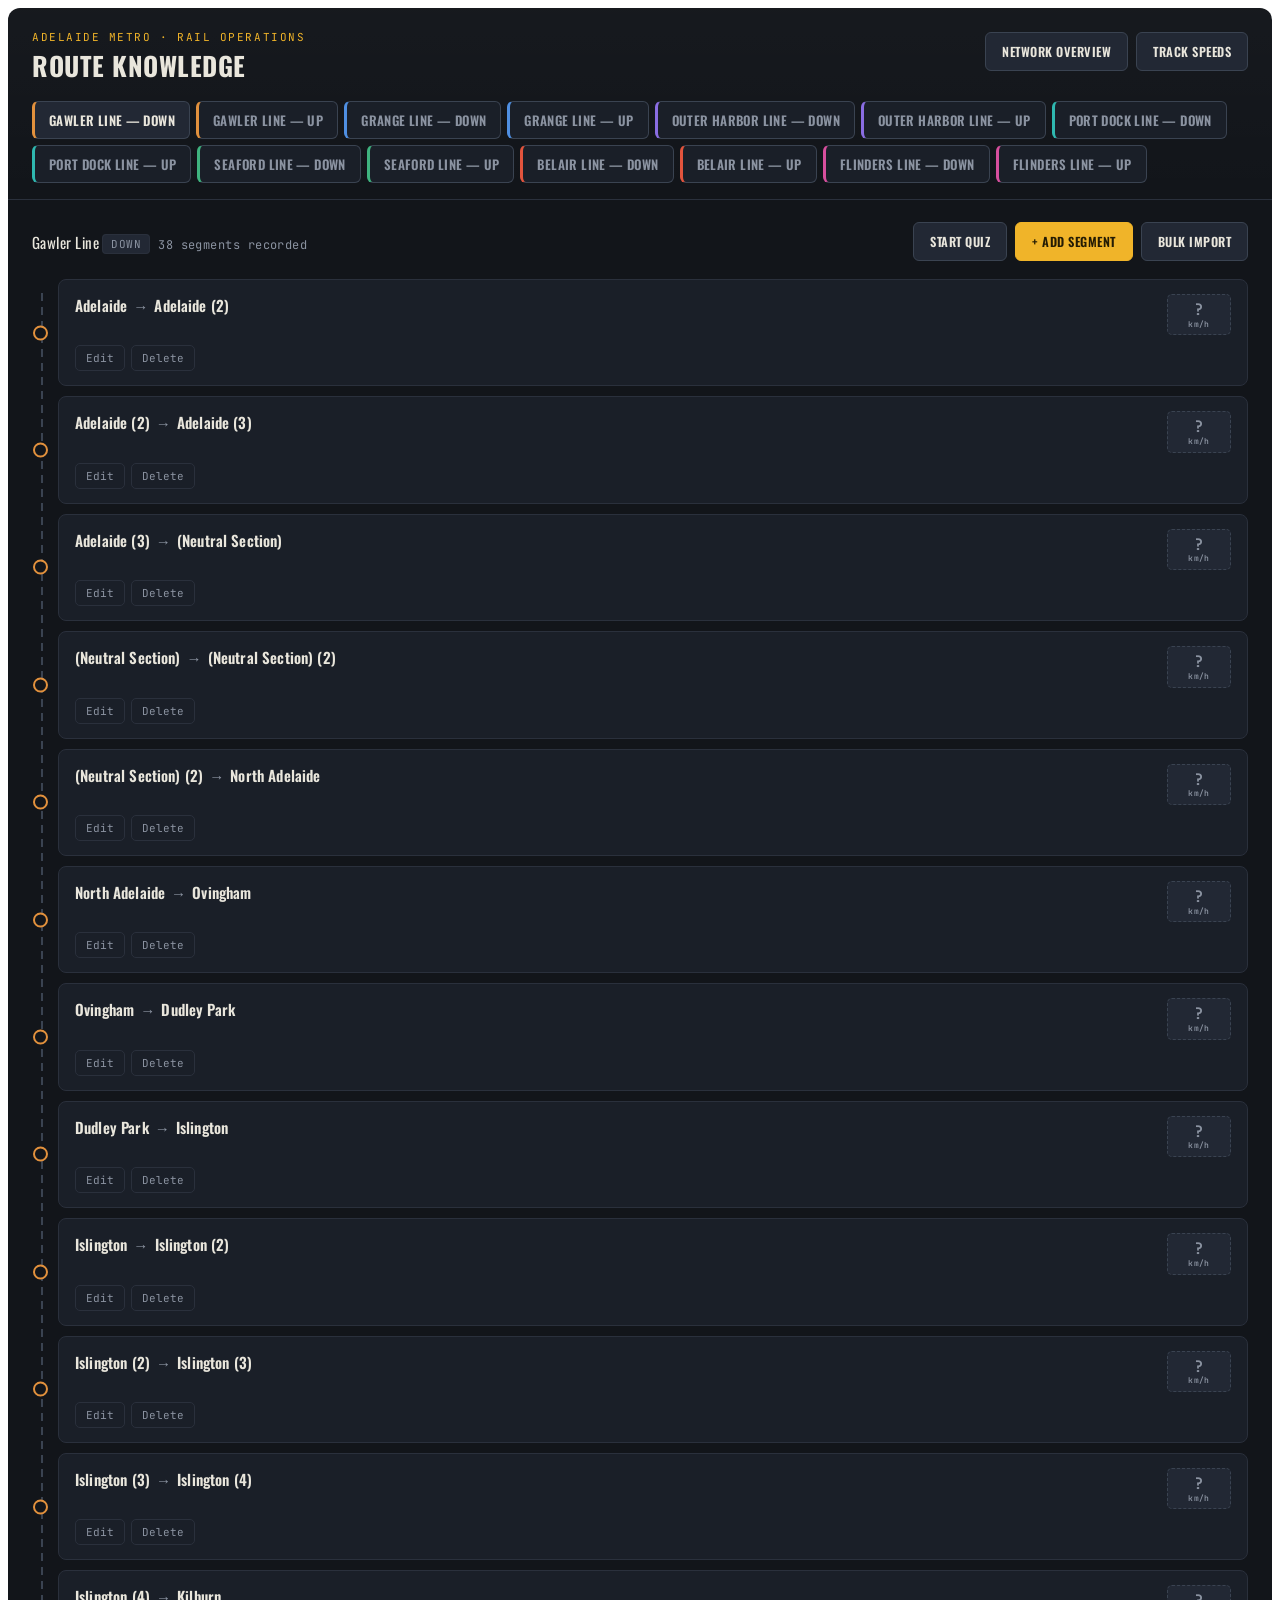
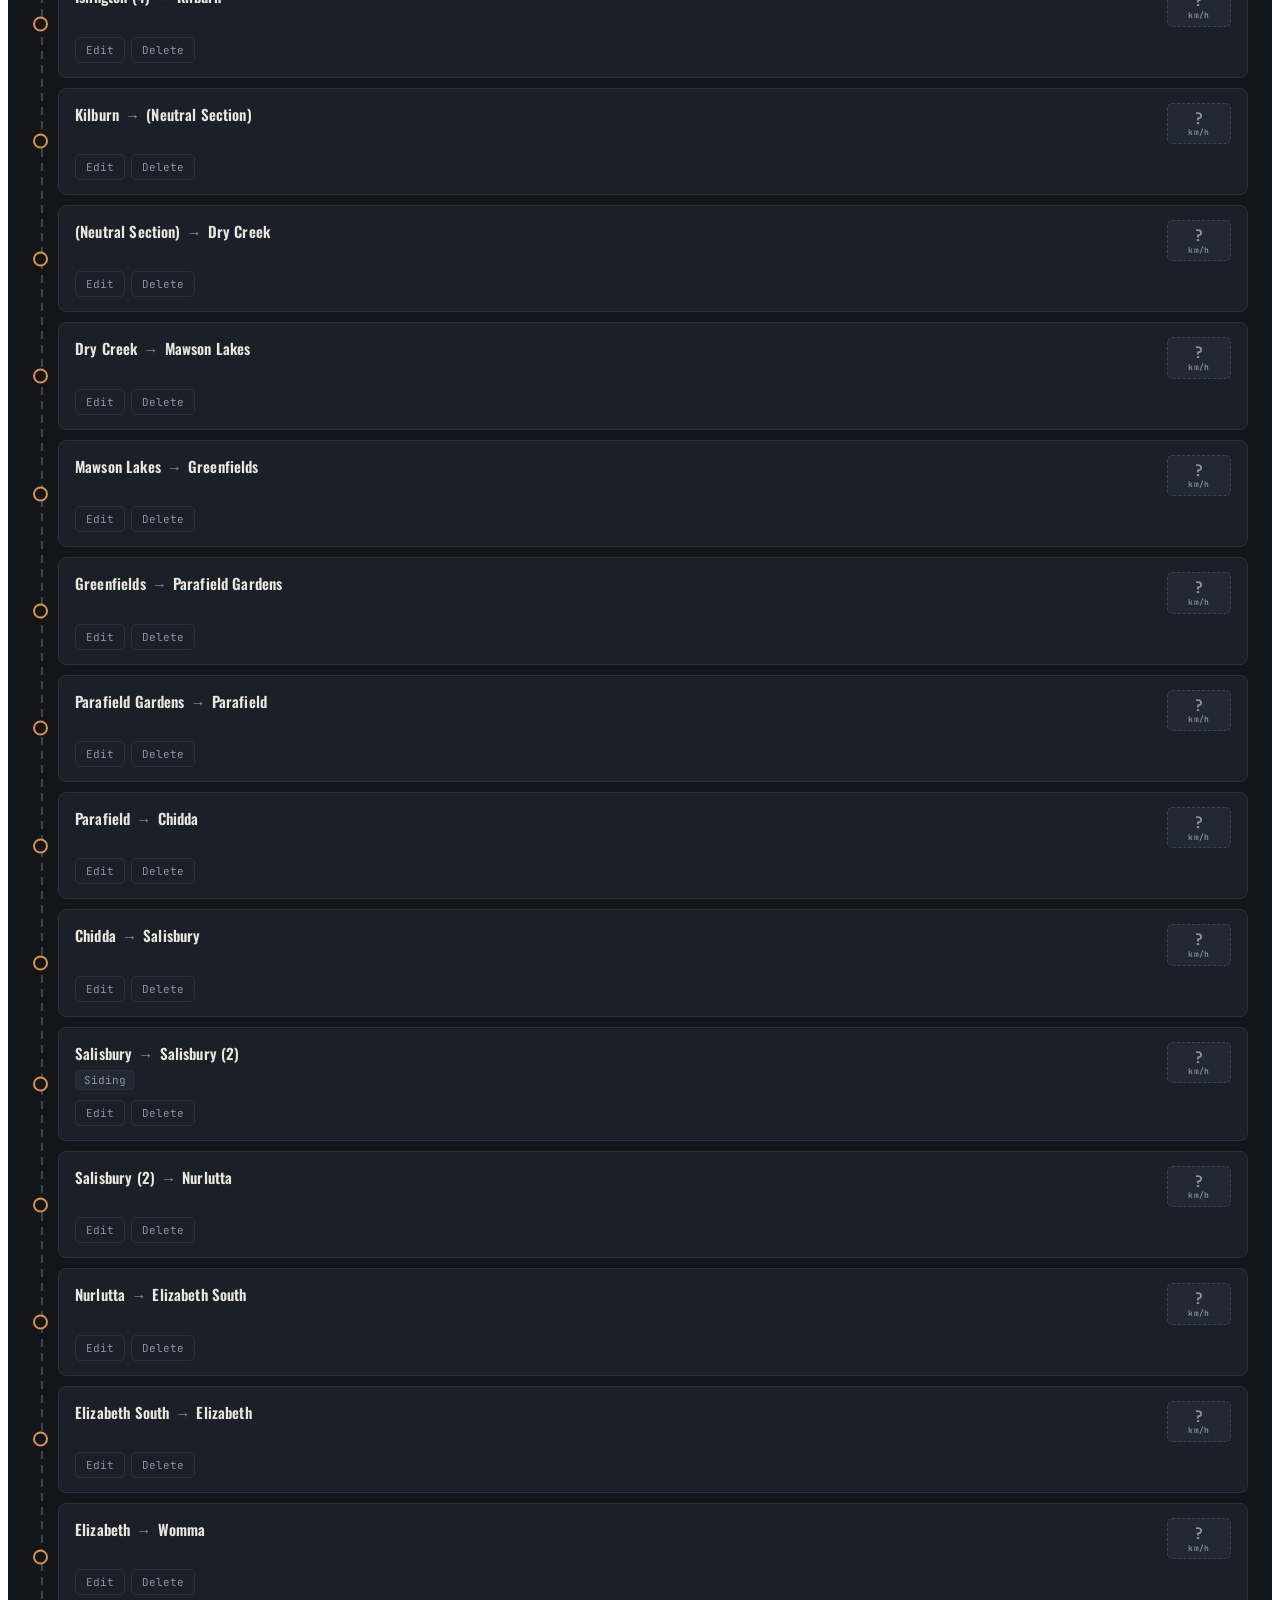
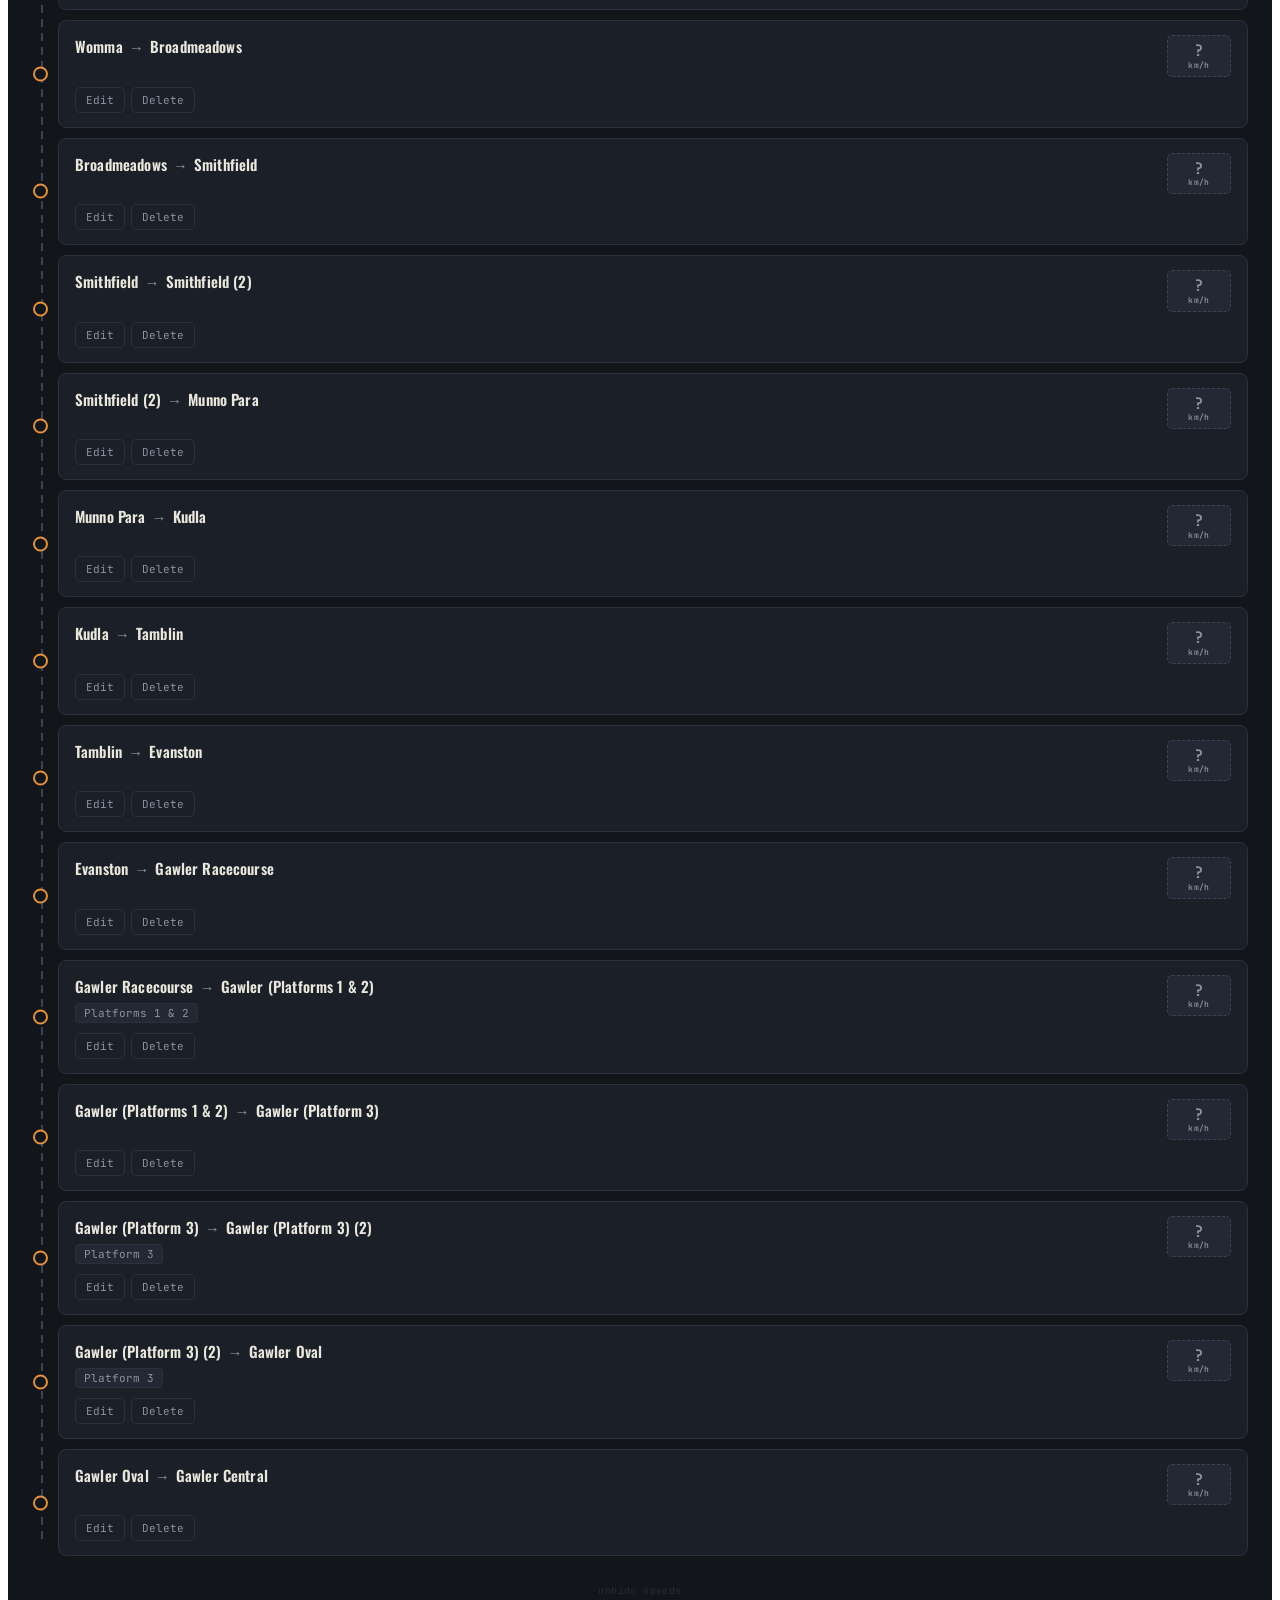
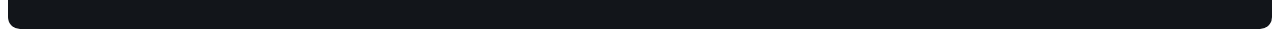
==== index.html.html @ 2f054d85 "Add files via upload" ====
<!DOCTYPE html>
<html lang="en">
<head>
<meta charset="UTF-8">
<meta name="viewport" content="width=device-width, initial-scale=1.0, maximum-scale=1.0">
<meta name="theme-color" content="#12151a">
<meta name="apple-mobile-web-app-capable" content="yes">
<meta name="apple-mobile-web-app-status-bar-style" content="black-translucent">
<title>Route Knowledge &mdash; Adelaide Metro</title>
<style>
@import url('https://fonts.googleapis.com/css2?family=Oswald:wght@500;600;700&family=Inter:wght@400;500;600&family=JetBrains+Mono:wght@500;600&display=swap');

:root{
  --ink:#12151a;
  --panel:#1a1f28;
  --panel-raised:#222834;
  --steel:#3a4351;
  --steel-soft:#2a303c;
  --paper:#e9e6dc;
  --muted:#8b93a1;
  --yellow:#f0b429;
  --green:#3fb37f;
  --red:#e2543d;
}
*{box-sizing:border-box;}
.rk-root{
  background:var(--ink);
  color:var(--paper);
  font-family:'Inter',system-ui,sans-serif;
  min-height:100%;
  padding:0;
  border-radius:12px;
  overflow:hidden;
}
.rk-topbar{
  padding:22px 24px 16px;
  border-bottom:1px solid var(--steel-soft);
  background:linear-gradient(180deg, rgba(255,255,255,0.02), transparent);
}
.rk-eyebrow{
  font-family:'JetBrains Mono',monospace;
  font-size:11px;
  letter-spacing:0.14em;
  color:var(--yellow);
  text-transform:uppercase;
  margin:0 0 2px;
}
.rk-title{
  font-family:'Oswald',sans-serif;
  font-weight:700;
  font-size:26px;
  letter-spacing:0.02em;
  text-transform:uppercase;
  margin:0 0 16px;
}
.rk-tabs{
  display:flex;
  gap:6px;
  flex-wrap:wrap;
}
@media (max-width:600px){
  .rk-tabs{
    flex-wrap:nowrap;
    overflow-x:auto;
    -webkit-overflow-scrolling:touch;
    scrollbar-width:none;
    margin:0 -24px;
    padding:0 24px 4px;
  }
  .rk-tabs::-webkit-scrollbar{ display:none; }
  .rk-tab{ flex-shrink:0; }
}
.rk-tab{
  font-family:'Oswald',sans-serif;
  font-weight:600;
  font-size:13px;
  letter-spacing:0.03em;
  text-transform:uppercase;
  background:var(--panel);
  border:1px solid var(--steel);
  color:var(--muted);
  padding:8px 14px;
  border-radius:6px;
  cursor:pointer;
  transition:all .15s ease;
  border-left:3px solid var(--line-hue, var(--steel));
}
.rk-tab:hover{color:var(--paper);}
.rk-tab.active{
  background:var(--panel-raised);
  color:var(--paper);
  border-color:var(--steel);
  border-left:3px solid var(--line-hue, var(--yellow));
}
.rk-tab:focus-visible, .rk-btn:focus-visible, .rk-input:focus-visible, .rk-icon-btn:focus-visible{
  outline:2px solid var(--yellow);
  outline-offset:2px;
}

.rk-body{
  padding:22px 24px 28px;
}
.rk-modebar{
  display:flex;
  justify-content:space-between;
  align-items:center;
  margin-bottom:18px;
  gap:12px;
  flex-wrap:wrap;
}
.rk-linelabel{
  font-family:'Oswald',sans-serif;
  font-size:15px;
  letter-spacing:0.03em;
  color:var(--paper);
}
.rk-linelabel .n{
  font-family:'JetBrains Mono',monospace;
  color:var(--muted);
  font-size:12px;
  margin-left:8px;
}
.rk-btn{
  font-family:'Oswald',sans-serif;
  font-weight:600;
  font-size:12.5px;
  letter-spacing:0.04em;
  text-transform:uppercase;
  background:var(--panel-raised);
  border:1px solid var(--steel);
  color:var(--paper);
  padding:9px 16px;
  border-radius:6px;
  cursor:pointer;
  transition:background .15s ease, transform .1s ease;
}
.rk-btn:hover{background:#2b3242;}
.rk-btn:active{transform:scale(0.98);}
.rk-btn.primary{
  background:var(--yellow);
  color:#241c04;
  border-color:var(--yellow);
}
.rk-btn.primary:hover{background:#f5c34f;}
.rk-btn.quiz-active{
  background:var(--red);
  border-color:var(--red);
  color:#fff;
}

/* Track diagram */
.rk-track{
  position:relative;
  padding-left:26px;
}
.rk-track::before{
  content:"";
  position:absolute;
  left:9px;
  top:14px;
  bottom:14px;
  width:2px;
  background:repeating-linear-gradient(180deg, var(--steel) 0 8px, transparent 8px 14px);
}
.rk-seg{
  position:relative;
  background:var(--panel);
  border:1px solid var(--steel-soft);
  border-radius:8px;
  padding:14px 16px;
  margin-bottom:10px;
  animation:rkFadeIn .35s ease both;
}
.rk-seg::before{
  content:"";
  position:absolute;
  left:-26px;
  top:50%;
  transform:translateY(-50%);
  width:11px;
  height:11px;
  border-radius:50%;
  background:var(--ink);
  border:2px solid var(--line-hue, var(--yellow));
}
@keyframes rkFadeIn{
  from{opacity:0; transform:translateY(4px);}
  to{opacity:1; transform:translateY(0);}
}
.rk-seg-top{
  display:flex;
  justify-content:space-between;
  align-items:flex-start;
  gap:10px;
  flex-wrap:wrap;
}
.rk-stations{
  font-family:'Oswald',sans-serif;
  font-size:15px;
  font-weight:600;
  letter-spacing:0.01em;
}
.rk-stations .arrow{color:var(--muted); margin:0 6px; font-weight:400;}
.rk-tags{
  display:flex;
  gap:6px;
  flex-wrap:wrap;
  margin-top:6px;
}
.rk-tag{
  font-family:'JetBrains Mono',monospace;
  font-size:11px;
  color:var(--muted);
  background:var(--panel-raised);
  border:1px solid var(--steel-soft);
  padding:2px 8px;
  border-radius:4px;
}
.rk-board{
  font-family:'JetBrains Mono',monospace;
  font-weight:600;
  font-size:16px;
  color:#241c04;
  background:var(--yellow);
  border-radius:5px;
  padding:6px 10px;
  min-width:64px;
  text-align:center;
  line-height:1.1;
  flex-shrink:0;
}
.rk-board .u{display:block; font-size:8px; letter-spacing:0.06em; margin-top:1px;}
.rk-board.hidden{
  background:var(--panel-raised);
  color:var(--muted);
  border:1px dashed var(--steel);
}
.rk-seg-actions{
  display:flex;
  gap:6px;
  margin-top:10px;
}
.rk-icon-btn{
  font-family:'JetBrains Mono',monospace;
  font-size:11px;
  background:none;
  border:1px solid var(--steel-soft);
  color:var(--muted);
  padding:5px 10px;
  border-radius:5px;
  cursor:pointer;
}
.rk-icon-btn:hover{color:var(--paper); border-color:var(--steel);}
.rk-icon-btn.danger:hover{color:var(--red); border-color:var(--red);}

/* Quiz */
.rk-quiz-row{
  display:flex;
  align-items:center;
  gap:10px;
  margin-top:10px;
}
.rk-input{
  font-family:'JetBrains Mono',monospace;
  background:var(--ink);
  border:1px solid var(--steel);
  color:var(--paper);
  padding:8px 10px;
  border-radius:5px;
  width:100px;
  font-size:14px;
}
.rk-feedback{
  font-family:'JetBrains Mono',monospace;
  font-size:12px;
}
.rk-feedback.correct{color:var(--green);}
.rk-feedback.wrong{color:var(--red);}
.rk-quizbar{
  display:flex;
  justify-content:space-between;
  align-items:center;
  background:var(--panel-raised);
  border:1px solid var(--steel-soft);
  border-radius:8px;
  padding:12px 16px;
  margin-bottom:16px;
  font-family:'JetBrains Mono',monospace;
  font-size:13px;
  color:var(--muted);
}
.rk-quizbar b{color:var(--paper);}

/* Add form */
.rk-form{
  background:var(--panel);
  border:1px solid var(--steel-soft);
  border-radius:8px;
  padding:16px;
  margin-top:16px;
}
.rk-form-title{
  font-family:'Oswald',sans-serif;
  font-size:13px;
  letter-spacing:0.05em;
  text-transform:uppercase;
  color:var(--muted);
  margin:0 0 12px;
}
.rk-form-grid{
  display:grid;
  grid-template-columns:1fr 1fr;
  gap:10px;
}
.rk-form-grid.full{grid-template-columns:1fr;}
.rk-field label{
  display:block;
  font-family:'JetBrains Mono',monospace;
  font-size:10.5px;
  color:var(--muted);
  text-transform:uppercase;
  letter-spacing:0.05em;
  margin-bottom:4px;
}
.rk-field input, .rk-field textarea{
  width:100%;
  background:var(--ink);
  border:1px solid var(--steel);
  color:var(--paper);
  padding:8px 10px;
  border-radius:5px;
  font-family:'Inter',sans-serif;
  font-size:13.5px;
}
.rk-field textarea{resize:vertical; min-height:44px;}
.rk-form-actions{
  margin-top:12px;
  display:flex;
  gap:8px;
}

.rk-empty{
  text-align:center;
  padding:40px 20px;
  color:var(--muted);
  font-size:13.5px;
}
.rk-empty .big{
  font-family:'Oswald',sans-serif;
  font-size:16px;
  color:var(--paper);
  margin-bottom:6px;
}
.rk-quiz-done{
  text-align:center;
  padding:30px 20px;
}
.rk-quiz-done .score{
  font-family:'Oswald',sans-serif;
  font-size:34px;
  color:var(--yellow);
}
@media (max-width:480px){
  .rk-form-grid{grid-template-columns:1fr;}
  .rk-title{font-size:21px;}
  .rk-topbar{padding:16px 16px 12px;}
  .rk-body{padding:16px 16px 24px;}
  .rk-tabs{margin:0 -16px; padding:0 16px 4px;}
  .rk-net-node{margin-left:12px; padding-left:12px;}
}
.rk-net-tree{
  margin-top:6px;
  animation:rkFadeIn .3s ease both;
}
.rk-net-hub{
  font-family:'Oswald',sans-serif;
  font-weight:700;
  font-size:15px;
  letter-spacing:0.06em;
  background:var(--panel-raised);
  border:1px solid var(--steel);
  border-radius:6px;
  padding:10px 18px;
  display:inline-block;
  margin-bottom:6px;
}
.rk-net-node{
  margin-left:20px;
  padding-left:20px;
  border-left:2px dashed var(--steel-soft);
}
.rk-net-row{
  position:relative;
  display:flex;
  align-items:center;
  gap:10px;
  padding:7px 0;
}
.rk-net-row::before{
  content:"";
  position:absolute;
  left:-20px;
  top:50%;
  width:18px;
  height:2px;
  background:var(--steel-soft);
}
.rk-net-junction-label{
  font-family:'JetBrains Mono',monospace;
  font-size:10.5px;
  color:var(--muted);
  text-transform:uppercase;
  letter-spacing:0.05em;
}
.rk-net-line-btn{
  font-family:'Oswald',sans-serif;
  font-weight:600;
  font-size:13.5px;
  letter-spacing:0.02em;
  background:var(--panel);
  border:1px solid var(--steel-soft);
  border-left-width:4px;
  border-left-style:solid;
  color:var(--paper);
  padding:8px 14px;
  border-radius:6px;
  cursor:pointer;
  transition:background .15s ease;
}
.rk-net-line-btn:hover{
  background:var(--panel-raised);
}
.rk-ts-toggle{
  display:flex;
  gap:6px;
  margin-bottom:16px;
}
.rk-ts-list{
  animation:rkFadeIn .3s ease both;
}
.rk-ts-station{
  font-family:'Oswald',sans-serif;
  font-weight:700;
  font-size:14px;
  letter-spacing:0.03em;
  text-transform:uppercase;
  color:var(--paper);
  background:var(--panel-raised);
  border-left:3px solid var(--yellow);
  padding:8px 14px;
  margin:14px 0 6px;
  border-radius:4px;
}
.rk-ts-station:first-child{ margin-top:0; }
.rk-ts-row{
  display:flex;
  align-items:baseline;
  gap:12px;
  padding:7px 14px 7px 20px;
  border-bottom:1px solid var(--steel-soft);
}
.rk-ts-speed{
  font-family:'JetBrains Mono',monospace;
  font-weight:600;
  font-size:14px;
  color:var(--yellow);
  min-width:64px;
}
.rk-ts-dist{
  font-family:'JetBrains Mono',monospace;
  font-size:12.5px;
  color:var(--muted);
  flex:1;
}
.rk-ts-comment{
  font-family:'Inter',sans-serif;
  font-size:12px;
  color:var(--muted);
  font-style:italic;
html, body{
  margin:0;
  padding:0;
  background:var(--ink);
  -webkit-tap-highlight-color:transparent;
}
</style>
</head>
<body>

<div class="rk-root" id="rk-root">
  <div class="rk-topbar">
    <div style="display:flex; justify-content:space-between; align-items:flex-start; gap:12px; flex-wrap:wrap;">
      <div>
        <p class="rk-eyebrow">Adelaide Metro · Rail Operations</p>
        <h1 class="rk-title">Route Knowledge</h1>
      </div>
      <div style="display:flex; gap:8px; margin-top:2px;">
        <button class="rk-btn" id="rk-network-btn">Network Overview</button>
        <button class="rk-btn" id="rk-track-btn">Track Speeds</button>
      </div>
    </div>
    <div class="rk-tabs" id="rk-tabs"></div>
  </div>
  <div class="rk-body" id="rk-body"></div>
</div>

<script>
(function(){
  const LINES = [
    {id:'gawler_down', name:'Gawler Line', hue:'#e2913d', direction:'Down'},
    {id:'gawler_up', name:'Gawler Line', hue:'#e2913d', direction:'Up'},
    {id:'grange_down', name:'Grange Line', hue:'#4f8fe2', direction:'Down'},
    {id:'grange_up', name:'Grange Line', hue:'#4f8fe2', direction:'Up'},
    {id:'outerharbor_down', name:'Outer Harbor Line', hue:'#8a6de2', direction:'Down'},
    {id:'outerharbor_up', name:'Outer Harbor Line', hue:'#8a6de2', direction:'Up'},
    {id:'portdock_down', name:'Port Dock Line', hue:'#2fb8b0', direction:'Down'},
    {id:'portdock_up', name:'Port Dock Line', hue:'#2fb8b0', direction:'Up'},
    {id:'seaford_down', name:'Seaford Line', hue:'#3fb37f', direction:'Down'},
    {id:'seaford_up', name:'Seaford Line', hue:'#3fb37f', direction:'Up'},
    {id:'belair_down', name:'Belair Line', hue:'#e2543d', direction:'Down'},
    {id:'belair_up', name:'Belair Line', hue:'#e2543d', direction:'Up'},
    {id:'tonsley_down', name:'Flinders Line', hue:'#d84f9e', direction:'Down'},
    {id:'tonsley_up', name:'Flinders Line', hue:'#d84f9e', direction:'Up'},
  ];

  let activeLine = LINES[0].id;
  let quizModeType = null; // null | 'segment' | 'range'
  let quizRangeGuesses = {}; // pairKey -> array of per-box guess strings
  let quizRangeBoxChecked = {}; // pairKey -> array of booleans
  let hideSpeeds = true;
  let showAddForm = false;
  let showImportForm = false;
  let segCache = {}; // lineId -> array

  const root = document.getElementById('rk-root');
  const tabsEl = document.getElementById('rk-tabs');
  const bodyEl = document.getElementById('rk-body');
  const networkBtn = document.getElementById('rk-network-btn');
  const trackBtn = document.getElementById('rk-track-btn');
  let showNetwork = false;
  let showTrackSpeeds = false;
  let trackSpeedsDir = 'seaford_down';

  const NETWORK_TREE = [
    { type:'line', name:'Gawler Line', lineId:'gawler_down' },
    { type:'junction', name:'Woodville', children: [
        { type:'line', name:'Grange Line', lineId:'grange_down' },
        { type:'junction', name:'Alberton', children: [
            { type:'line', name:'Port Dock Line', lineId:'portdock_down' },
            { type:'line', name:'Outer Harbor Line', lineId:'outerharbor_down' },
        ]},
    ]},
    { type:'junction', name:'Goodwood', children: [
        { type:'line', name:'Belair Line', lineId:'belair_down' },
        { type:'junction', name:'just before Ascot Park', children: [
            { type:'line', name:'Seaford Line', lineId:'seaford_down' },
            { type:'line', name:'Flinders Line', lineId:'tonsley_down' },
        ]},
    ]},
  ];

  function lineColor(lineId){
    const l = LINES.find(x => x.id === lineId);
    return l ? l.hue : '#8b93a1';
  }

  function buildNetNode(node){
    const wrap = document.createElement('div');
    const row = document.createElement('div');
    row.className = 'rk-net-row';
    if(node.type === 'line'){
      const btn = document.createElement('button');
      btn.className = 'rk-net-line-btn';
      btn.style.borderLeftColor = lineColor(node.lineId);
      btn.textContent = node.name;
      btn.onclick = () => {
        activeLine = node.lineId;
        showNetwork = false;
        renderTabs();
        renderBody();
      };
      row.appendChild(btn);
    } else {
      const label = document.createElement('span');
      label.className = 'rk-net-junction-label';
      label.textContent = node.name + ' junction';
      row.appendChild(label);
    }
    wrap.appendChild(row);
    if(node.children){
      const childWrap = document.createElement('div');
      childWrap.className = 'rk-net-node';
      node.children.forEach(c => childWrap.appendChild(buildNetNode(c)));
      wrap.appendChild(childWrap);
    }
    return wrap;
  }

  function renderNetworkOverview(){
    const container = document.createElement('div');
    container.className = 'rk-net-tree';

    const hub = document.createElement('div');
    hub.className = 'rk-net-hub';
    hub.textContent = 'ADELAIDE';
    container.appendChild(hub);

    const rootWrap = document.createElement('div');
    rootWrap.className = 'rk-net-node';
    NETWORK_TREE.forEach(n => rootWrap.appendChild(buildNetNode(n)));
    container.appendChild(rootWrap);

    const note = document.createElement('p');
    note.style.cssText = 'margin-top:20px; font-family:\'JetBrains Mono\',monospace; font-size:11px; color:var(--muted); line-height:1.6;';
    note.textContent = 'Schematic only \u2014 not to scale, and not the official Adelaide Metro map. Click a line to open it.';
    container.appendChild(note);

    bodyEl.appendChild(container);
  }

  networkBtn.onclick = () => { showNetwork = !showNetwork; showTrackSpeeds = false; renderBody(); };
  trackBtn.onclick = () => { showTrackSpeeds = !showTrackSpeeds; showNetwork = false; renderBody(); };

  // Raw kilometrage data transcribed directly from the official Seaford Down/Up addenda screenshots.
  // km: null means no kilometrage was given in the source document for that row.
  const TRACK_SPEED_DATA = {
    seaford_down: [
      {km:0.000, label:'Adelaide', speed:15, comment:'No permanent speed sign at 0.000'},
      {km:null, label:null, speed:35, comment:'At the end of the platform'},
      {km:0.872, label:null, speed:60, comment:null},
      {km:1.975, label:'Mile End', speed:null, comment:null},
      {km:2.121, label:null, speed:110, comment:null},
      {km:4.116, label:'Adelaide Showground', speed:null, comment:null},
      {km:4.196, label:null, speed:80, comment:null},
      {km:4.630, label:null, speed:60, comment:null},
      {km:4.945, label:'Goodwood', speed:null, comment:null},
      {km:5.714, label:null, speed:90, comment:null},
      {km:6.308, label:'Clarence Park', speed:null, comment:null},
      {km:7.138, label:'Emerson', speed:null, comment:null},
      {km:7.178, label:null, speed:70, comment:null},
      {km:7.850, label:'Edwardstown', speed:null, comment:null},
      {km:8.091, label:null, speed:50, comment:null},
      {km:8.235, label:null, speed:70, comment:null},
      {km:8.364, label:null, speed:110, comment:null},
      {km:9.115, label:'Woodlands Park', speed:null, comment:null},
      {km:10.094, label:null, speed:90, comment:null},
      {km:10.176, label:'Ascot Park', speed:null, comment:null},
      {km:11.240, label:null, speed:110, comment:null},
      {km:11.380, label:'Marion', speed:null, comment:null},
      {km:12.392, label:null, speed:90, comment:null},
      {km:12.861, label:null, speed:60, comment:null},
      {km:12.944, label:'Oaklands', speed:null, comment:null},
      {km:13.455, label:null, speed:100, comment:null},
      {km:13.703, label:'Warradale', speed:null, comment:null},
      {km:14.589, label:null, speed:55, comment:null},
      {km:14.613, label:'Hove', speed:null, comment:null},
      {km:15.840, label:'Brighton', speed:null, comment:null},
      {km:16.279, label:null, speed:80, comment:null},
      {km:16.920, label:'Seacliff Up', speed:null, comment:null},
      {km:17.105, label:'Seacliff Down', speed:null, comment:null},
      {km:18.039, label:null, speed:100, comment:null},
      {km:18.292, label:'Marino', speed:null, comment:null},
      {km:18.915, label:'Marino Rocks', speed:null, comment:null},
      {km:21.391, label:'Hallett Cove', speed:null, comment:null},
      {km:22.972, label:'Hallett Cove Beach', speed:null, comment:null},
      {km:23.293, label:null, speed:85, comment:null},
      {km:23.633, label:null, speed:100, comment:null},
      {km:25.248, label:null, speed:70, comment:null},
      {km:26.068, label:null, speed:100, comment:null},
      {km:26.345, label:null, speed:110, comment:null},
      {km:26.648, label:'Lonsdale', speed:null, comment:null},
      {km:28.704, label:null, speed:85, comment:null},
      {km:28.900, label:'Christie Downs', speed:null, comment:null},
      {km:29.030, label:null, speed:110, comment:null},
      {km:29.980, label:null, speed:70, comment:null},
      {km:30.208, label:'Noarlunga Centre', speed:null, comment:null},
      {km:30.350, label:null, speed:110, comment:null},
      {km:34.483, label:null, speed:100, comment:null},
      {km:34.562, label:'Seaford Meadows', speed:null, comment:null},
      {km:35.453, label:null, speed:70, comment:null},
      {km:35.667, label:null, speed:25, comment:null},
      {km:35.784, label:'Seaford', speed:null, comment:null},
      {km:35.943, label:'End of Seaford Line', speed:null, comment:null},
    ],
    seaford_up: [
      {km:35.943, label:'End of Seaford Line', speed:null, comment:null},
      {km:35.784, label:'Seaford', speed:null, comment:null},
      {km:35.784, label:null, speed:70, comment:null},
      {km:35.453, label:null, speed:100, comment:null},
      {km:34.562, label:'Seaford Meadows', speed:null, comment:null},
      {km:34.483, label:null, speed:110, comment:null},
      {km:30.350, label:null, speed:70, comment:null},
      {km:30.208, label:'Noarlunga Centre', speed:null, comment:null},
      {km:28.900, label:'Christie Downs', speed:null, comment:null},
      {km:28.826, label:null, speed:110, comment:null},
      {km:26.648, label:'Lonsdale', speed:null, comment:null},
      {km:26.314, label:null, speed:100, comment:null},
      {km:23.656, label:null, speed:85, comment:null},
      {km:23.323, label:null, speed:100, comment:null},
      {km:22.972, label:'Hallett Cove Beach', speed:null, comment:null},
      {km:21.391, label:'Hallett Cove', speed:null, comment:null},
      {km:19.053, label:null, speed:70, comment:null},
      {km:18.915, label:'Marino Rocks', speed:null, comment:null},
      {km:18.815, label:null, speed:80, comment:null},
      {km:18.292, label:'Marino', speed:null, comment:null},
      {km:17.651, label:null, speed:110, comment:null},
      {km:17.105, label:'Seacliff Down', speed:null, comment:null},
      {km:16.920, label:'Seacliff Up', speed:null, comment:null},
      {km:16.604, label:null, speed:60, comment:null},
      {km:15.840, label:'Brighton', speed:null, comment:null},
      {km:15.405, label:null, speed:45, comment:null},
      {km:14.613, label:'Hove', speed:null, comment:null},
      {km:14.530, label:null, speed:100, comment:null},
      {km:13.703, label:'Warradale', speed:null, comment:null},
      {km:13.424, label:null, speed:60, comment:null},
      {km:12.944, label:'Oaklands', speed:null, comment:null},
      {km:12.862, label:null, speed:90, comment:null},
      {km:12.394, label:null, speed:110, comment:null},
      {km:11.380, label:'Marion', speed:null, comment:null},
      {km:11.291, label:null, speed:90, comment:null},
      {km:10.176, label:'Ascot Park', speed:null, comment:null},
      {km:9.980, label:null, speed:80, comment:null},
      {km:9.115, label:'Woodlands Park', speed:null, comment:null},
      {km:8.364, label:null, speed:40, comment:null},
      {km:8.047, label:null, speed:75, comment:null},
      {km:7.850, label:'Edwardstown', speed:null, comment:null},
      {km:7.130, label:'Emerson', speed:null, comment:null},
      {km:6.973, label:null, speed:90, comment:null},
      {km:6.308, label:'Clarence Park', speed:null, comment:null},
      {km:5.708, label:null, speed:60, comment:null},
      {km:4.945, label:'Goodwood', speed:null, comment:null},
      {km:4.630, label:null, speed:80, comment:null},
      {km:4.116, label:'Adelaide Showground', speed:null, comment:null},
      {km:4.036, label:null, speed:110, comment:null},
      {km:1.975, label:'Mile End', speed:null, comment:null},
      {km:1.922, label:null, speed:80, comment:null},
      {km:1.160, label:null, speed:60, comment:null},
      {km:0.872, label:null, speed:35, comment:null},
      {km:0.000, label:'Adelaide', speed:15, comment:'Into Platform'},
      {km:null, label:null, speed:5, comment:'Prior to buffer'},
    ],
    belair_down: [
      {km:0, label:'Adelaide Station', speed:15, comment:'No permanent speed sign at 0.000'},
      {km:null, label:null, speed:35, comment:'Once past end of the platform'},
      {km:0.872, label:null, speed:55, comment:null},
      {km:1.13, label:null, speed:85, comment:null},
      {km:1.975, label:'Mile End', speed:null, comment:null},
      {km:2.078, label:null, speed:110, comment:null},
      {km:3, label:null, speed:90, comment:null},
      {km:3.972, label:null, speed:35, comment:null},
      {km:4.034, label:null, speed:60, comment:null},
      {km:4.116, label:'Adelaide Showground', speed:null, comment:null},
      {km:4.945, label:'Goodwood', speed:null, comment:null},
      {km:5.137, label:'Millswood Loop', speed:null, comment:null},
      {km:5.74, label:null, speed:90, comment:null},
      {km:5.953, label:'Millswood', speed:null, comment:null},
      {km:6.967, label:'Unley Park', speed:null, comment:null},
      {km:8.533, label:'Mitcham', speed:null, comment:null},
      {km:8.635, label:null, speed:55, comment:null},
      {km:8.86, label:null, speed:90, comment:null},
      {km:9.3, label:'Torrens Park', speed:null, comment:null},
      {km:10.71, label:'Lynton', speed:null, comment:null},
      {km:11.157, label:null, speed:65, comment:null},
      {km:11.299, label:'Sleeps Hill Loop', speed:null, comment:null},
      {km:11.765, label:null, speed:55, comment:null},
      {km:12.051, label:null, speed:90, comment:null},
      {km:12.072, label:'Sleeps Hill Tunnel Adelaide End', speed:null, comment:null},
      {km:12.805, label:'Sleeps Hill Tunnel Belair End', speed:null, comment:null},
      {km:12.825, label:null, speed:50, comment:null},
      {km:13.483, label:null, speed:40, comment:null},
      {km:14.158, label:'Eden Hills', speed:null, comment:null},
      {km:14.303, label:null, speed:50, comment:null},
      {km:14.9, label:'Shepherds Hill Tunnel Adelaide End', speed:null, comment:null},
      {km:15.037, label:'Shepherds Hill Tunnel Belair End', speed:null, comment:null},
      {km:15.053, label:'Eden Hills Loop', speed:null, comment:null},
      {km:15.281, label:null, speed:40, comment:null},
      {km:15.686, label:null, speed:50, comment:null},
      {km:17.241, label:'Coromandel', speed:null, comment:null},
      {km:17.5, label:null, speed:40, comment:'Signal Sighting'},
      {km:17.74, label:null, speed:35, comment:null},
      {km:18.111, label:'Blackwood', speed:null, comment:null},
      {km:18.259, label:null, speed:45, comment:null},
      {km:18.453, label:null, speed:55, comment:null},
      {km:19.319, label:'Glenalta', speed:null, comment:null},
      {km:20.168, label:null, speed:40, comment:null},
      {km:20.56, label:'Pinera', speed:null, comment:null},
      {km:21.27, label:null, speed:35, comment:null},
      {km:21.51, label:'Belair', speed:null, comment:null},
      {km:21.748, label:'End of Belair Line', speed:null, comment:null},
    ],
    belair_up: [
      {km:21.748, label:'End of Belair Line', speed:null, comment:null},
      {km:21.51, label:'Belair', speed:null, comment:null},
      {km:21.39, label:null, speed:35, comment:null},
      {km:21.27, label:null, speed:40, comment:null},
      {km:20.56, label:'Pinera', speed:null, comment:null},
      {km:20.168, label:null, speed:55, comment:null},
      {km:19.319, label:'Glenalta', speed:null, comment:null},
      {km:18.453, label:null, speed:45, comment:null},
      {km:18.259, label:null, speed:35, comment:null},
      {km:18.111, label:'Blackwood', speed:null, comment:null},
      {km:17.74, label:null, speed:50, comment:null},
      {km:17.241, label:'Coromandel', speed:null, comment:null},
      {km:15.686, label:null, speed:40, comment:null},
      {km:15.281, label:null, speed:50, comment:null},
      {km:15.266, label:'Eden Hills Loop', speed:null, comment:null},
      {km:15.037, label:'Shepherds Hill Tunnel Belair End', speed:null, comment:null},
      {km:14.9, label:'Shepherds Hill Tunnel Adelaide End', speed:null, comment:null},
      {km:14.303, label:null, speed:40, comment:null},
      {km:14.158, label:'Eden Hills', speed:null, comment:null},
      {km:13.483, label:null, speed:50, comment:null},
      {km:12.825, label:null, speed:90, comment:null},
      {km:12.805, label:'Sleeps Hill Tunnel Belair End', speed:null, comment:null},
      {km:12.072, label:'Sleeps Hill Tunnel Adelaide End', speed:null, comment:null},
      {km:12.051, label:null, speed:55, comment:null},
      {km:11.577, label:'Sleeps Hill Loop', speed:null, comment:null},
      {km:11.765, label:null, speed:65, comment:null},
      {km:11.157, label:null, speed:90, comment:null},
      {km:10.71, label:'Lynton', speed:null, comment:null},
      {km:9.3, label:'Torrens Park', speed:null, comment:null},
      {km:8.86, label:null, speed:55, comment:null},
      {km:8.635, label:null, speed:90, comment:null},
      {km:8.533, label:'Mitcham', speed:null, comment:null},
      {km:6.967, label:'Unley Park', speed:null, comment:null},
      {km:5.953, label:'Millswood', speed:null, comment:null},
      {km:5.74, label:null, speed:60, comment:null},
      {km:5.617, label:'Millswood Loop', speed:null, comment:null},
      {km:4.945, label:'Goodwood', speed:null, comment:null},
      {km:4.63, label:null, speed:80, comment:null},
      {km:4.116, label:'Adelaide Showground', speed:null, comment:null},
      {km:3.731, label:null, speed:110, comment:null},
      {km:1.975, label:'Mile End', speed:null, comment:null},
      {km:1.922, label:null, speed:85, comment:null},
      {km:1.132, label:null, speed:55, comment:null},
      {km:0.872, label:null, speed:35, comment:null},
      {km:0, label:'Adelaide Station', speed:15, comment:'Into Platform'},
      {km:null, label:null, speed:5, comment:'Just prior to buffer'},
    ],
    outerharbor_down: [
      {km:0, label:'Adelaide', speed:15, comment:'No permanent speed sign at 0.000'},
      {km:null, label:null, speed:35, comment:'Once past end of the platform'},
      {km:0.633, label:null, speed:70, comment:null},
      {km:1.515, label:null, speed:90, comment:null},
      {km:2.5, label:'Bowden', speed:null, comment:null},
      {km:4.19, label:'Croydon', speed:null, comment:null},
      {km:5.054, label:'West Croydon', speed:null, comment:null},
      {km:5.965, label:'Kilkenny', speed:null, comment:null},
      {km:6.05, label:null, speed:80, comment:null},
      {km:6.774, label:'Woodville Park', speed:null, comment:null},
      {km:7.307, label:null, speed:90, comment:null},
      {km:7.465, label:'Woodville', speed:null, comment:null},
      {km:8.485, label:'St Clair', speed:null, comment:null},
      {km:9.168, label:'Cheltenham', speed:null, comment:null},
      {km:10.14, label:null, speed:40, comment:'Non-conforming track centres through Alberton Station'},
      {km:10.21, label:'Alberton', speed:null, comment:null},
      {km:10.28, label:null, speed:90, comment:null},
      {km:10.79, label:null, speed:80, comment:null},
      {km:11.023, label:null, speed:70, comment:null},
      {km:11.189, label:null, speed:40, comment:null},
      {km:11.676, label:'Port Adelaide', speed:null, comment:null},
      {km:11.972, label:null, speed:90, comment:null},
      {km:12.48, label:null, speed:40, comment:null},
      {km:13.076, label:'Ethelton', speed:null, comment:null},
      {km:13.132, label:null, speed:50, comment:null},
      {km:13.767, label:'Glanville', speed:null, comment:null},
      {km:13.97, label:null, speed:65, comment:null},
      {km:14.632, label:'Peterhead', speed:null, comment:null},
      {km:15.474, label:'Largs', speed:null, comment:null},
      {km:16.387, label:'Largs North', speed:null, comment:null},
      {km:17.166, label:'Draper', speed:null, comment:null},
      {km:17.324, label:null, speed:80, comment:null},
      {km:17.96, label:null, speed:65, comment:null},
      {km:18.139, label:'Taperoo', speed:null, comment:null},
      {km:18.302, label:null, speed:80, comment:null},
      {km:18.81, label:'Midlunga', speed:null, comment:null},
      {km:19.55, label:'Osborne', speed:null, comment:null},
      {km:19.616, label:null, speed:65, comment:null},
      {km:20.46, label:'North Haven', speed:null, comment:null},
      {km:20.796, label:null, speed:50, comment:null},
      {km:21.926, label:'Outer Harbor', speed:null, comment:null},
      {km:21.975, label:'End of Outer Harbor Line', speed:null, comment:null},
    ],
    outerharbor_up: [
      {km:21.975, label:'End of Outer Harbor Line', speed:null, comment:null},
      {km:21.926, label:'Outer Harbor', speed:null, comment:null},
      {km:21.926, label:null, speed:50, comment:null},
      {km:20.796, label:null, speed:65, comment:null},
      {km:20.46, label:'North Haven', speed:null, comment:null},
      {km:19.616, label:null, speed:80, comment:null},
      {km:19.55, label:'Osborne', speed:null, comment:null},
      {km:18.81, label:'Midlunga', speed:null, comment:null},
      {km:18.302, label:null, speed:65, comment:null},
      {km:18.139, label:'Taperoo', speed:null, comment:null},
      {km:17.96, label:null, speed:80, comment:null},
      {km:17.324, label:null, speed:65, comment:null},
      {km:17.166, label:'Draper', speed:null, comment:null},
      {km:16.387, label:'Largs North', speed:null, comment:null},
      {km:15.474, label:'Largs', speed:null, comment:null},
      {km:14.632, label:'Peterhead', speed:null, comment:null},
      {km:13.769, label:'Glanville', speed:null, comment:null},
      {km:13.643, label:null, speed:35, comment:null},
      {km:13.544, label:null, speed:50, comment:null},
      {km:13.132, label:null, speed:40, comment:null},
      {km:13.076, label:'Ethelton', speed:null, comment:null},
      {km:12.478, label:null, speed:90, comment:null},
      {km:11.972, label:null, speed:40, comment:null},
      {km:11.676, label:'Port Adelaide', speed:null, comment:null},
      {km:11.146, label:null, speed:70, comment:null},
      {km:11.023, label:null, speed:80, comment:null},
      {km:10.804, label:null, speed:90, comment:null},
      {km:10.28, label:null, speed:40, comment:'Non-conforming track centres through Alberton Station'},
      {km:10.21, label:'Alberton', speed:null, comment:null},
      {km:10.14, label:null, speed:90, comment:null},
      {km:9.168, label:'Cheltenham', speed:null, comment:null},
      {km:8.485, label:'St Clair', speed:null, comment:null},
      {km:7.456, label:'Woodville', speed:null, comment:null},
      {km:7.347, label:null, speed:70, comment:null},
      {km:6.774, label:'Woodville Park', speed:null, comment:null},
      {km:5.965, label:'Kilkenny', speed:null, comment:null},
      {km:5.788, label:null, speed:90, comment:null},
      {km:5.054, label:'West Croydon', speed:null, comment:null},
      {km:4.19, label:'Croydon', speed:null, comment:null},
      {km:2.5, label:'Bowden', speed:null, comment:null},
      {km:1.515, label:null, speed:70, comment:null},
      {km:0.633, label:null, speed:35, comment:null},
      {km:0, label:'Adelaide', speed:15, comment:'Into Platform'},
      {km:null, label:null, speed:5, comment:'Prior to buffer stop'},
    ],
    gawler_down: [
      {km:0, label:'Adelaide Station', speed:15, comment:'No permanent speed sign at 0.000'},
      {km:null, label:null, speed:35, comment:'At the end of the platform'},
      {km:0.633, label:null, speed:70, comment:null},
      {km:1.515, label:null, speed:75, comment:null},
      {km:2.4, label:null, speed:110, comment:null},
      {km:2.497, label:'North Adelaide', speed:null, comment:null},
      {km:3.461, label:null, speed:80, comment:null},
      {km:3.65, label:'Ovingham', speed:null, comment:null},
      {km:4.07, label:null, speed:110, comment:null},
      {km:4.899, label:'Dudley Park', speed:null, comment:null},
      {km:5.52, label:null, speed:80, comment:null},
      {km:6.008, label:'Islington', speed:null, comment:null},
      {km:6.083, label:null, speed:110, comment:null},
      {km:7.659, label:null, speed:70, comment:null},
      {km:7.69, label:null, speed:85, comment:null},
      {km:7.744, label:null, speed:105, comment:null},
      {km:7.807, label:'Kilburn', speed:null, comment:null},
      {km:8.615, label:null, speed:110, comment:null},
      {km:10.529, label:null, speed:100, comment:null},
      {km:10.613, label:'Dry Creek', speed:null, comment:null},
      {km:10.83, label:null, speed:110, comment:null},
      {km:14.846, label:'Mawson Lakes', speed:null, comment:null},
      {km:15.573, label:'Greenfields', speed:null, comment:null},
      {km:16.567, label:'Parafield Gardens', speed:null, comment:null},
      {km:17.704, label:'Parafield', speed:null, comment:null},
      {km:19.919, label:'Chidda', speed:null, comment:null},
      {km:19.919, label:null, speed:70, comment:null},
      {km:20.238, label:'Salisbury', speed:null, comment:null},
      {km:20.74, label:'Salisbury Siding', speed:null, comment:'15 km/h into Salisbury Siding'},
      {km:21.251, label:null, speed:110, comment:null},
      {km:21.779, label:'Nurlutta', speed:null, comment:null},
      {km:24.032, label:'Elizabeth South', speed:null, comment:null},
      {km:25.716, label:'Elizabeth', speed:null, comment:null},
      {km:26.001, label:'Elizabeth Siding', speed:null, comment:null},
      {km:27.169, label:null, speed:85, comment:null},
      {km:27.3, label:'Womma', speed:null, comment:null},
      {km:27.515, label:null, speed:110, comment:null},
      {km:28.324, label:'Broadmeadows', speed:null, comment:null},
      {km:30.223, label:'Smithfield', speed:null, comment:null},
      {km:30.254, label:null, speed:100, comment:null},
      {km:31.047, label:null, speed:110, comment:null},
      {km:32.02, label:'Munno Para', speed:null, comment:null},
      {km:34.099, label:'Kudla', speed:null, comment:null},
      {km:37.226, label:'Tamblin', speed:null, comment:null},
      {km:38.27, label:'Evanston', speed:null, comment:null},
      {km:38.848, label:null, speed:50, comment:null},
      {km:39.315, label:'Gawler Racecourse', speed:null, comment:null},
      {km:39.789, label:'Gawler Platform 1 & 2', speed:30, comment:'Only through Platforms 1 & 2'},
      {km:39.847, label:'Gawler Platform 3', speed:null, comment:null},
      {km:39.85, label:null, speed:20, comment:null},
      {km:39.94, label:null, speed:50, comment:null},
      {km:41.43, label:'Gawler Oval', speed:null, comment:null},
      {km:42.154, label:'Gawler Central', speed:null, comment:null},
      {km:42.183, label:'End of Gawler Line', speed:null, comment:'Buffer placed prior to Murray St'},
    ],
    gawler_up: [
      {km:42.183, label:'End of Gawler Line', speed:25, comment:'Reduced functionality ATP signal 4272'},
      {km:41.997, label:'Gawler Central', speed:null, comment:null},
      {km:41.43, label:'Gawler Oval', speed:null, comment:null},
      {km:39.94, label:null, speed:20, comment:'This speed is also posted for down movements as well as the back road'},
      {km:39.847, label:'Gawler Platform 3', speed:null, comment:null},
      {km:39.789, label:'Gawler Platform 1 & 2', speed:50, comment:'Only through Platforms 1 & 2'},
      {km:39.62, label:null, speed:50, comment:null},
      {km:39.315, label:'Gawler Racecourse', speed:null, comment:null},
      {km:39.032, label:null, speed:100, comment:null},
      {km:38.27, label:'Evanston', speed:null, comment:null},
      {km:38.176, label:null, speed:110, comment:null},
      {km:37.226, label:'Tamblin', speed:null, comment:null},
      {km:34.099, label:'Kudla', speed:null, comment:null},
      {km:33.927, label:null, speed:105, comment:null},
      {km:33.713, label:null, speed:110, comment:null},
      {km:32.02, label:'Munno Para', speed:null, comment:null},
      {km:30.223, label:'Smithfield', speed:null, comment:null},
      {km:28.324, label:'Broadmeadows', speed:null, comment:null},
      {km:28.119, label:null, speed:100, comment:null},
      {km:27.3, label:'Womma', speed:null, comment:null},
      {km:27.186, label:null, speed:110, comment:null},
      {km:26.402, label:'Elizabeth Siding', speed:null, comment:null},
      {km:25.716, label:'Elizabeth', speed:null, comment:null},
      {km:24.032, label:'Elizabeth South', speed:null, comment:null},
      {km:21.527, label:'Nurlutta', speed:null, comment:null},
      {km:20.726, label:null, speed:70, comment:null},
      {km:20.238, label:'Salisbury', speed:null, comment:null},
      {km:19.915, label:null, speed:110, comment:null},
      {km:18.85, label:'Chidda', speed:null, comment:null},
      {km:17.704, label:'Parafield', speed:null, comment:null},
      {km:16.567, label:'Parafield Gardens', speed:null, comment:null},
      {km:15.573, label:'Greenfields', speed:null, comment:null},
      {km:14.846, label:'Mawson Lakes', speed:null, comment:null},
      {km:10.613, label:'Dry Creek', speed:null, comment:null},
      {km:9.97, label:null, speed:100, comment:null},
      {km:9.493, label:null, speed:110, comment:null},
      {km:8.614, label:null, speed:90, comment:null},
      {km:7.678, label:'Kilburn', speed:null, comment:null},
      {km:7.597, label:null, speed:110, comment:null},
      {km:6.063, label:null, speed:80, comment:null},
      {km:6.008, label:'Islington', speed:null, comment:null},
      {km:5.52, label:null, speed:110, comment:null},
      {km:4.899, label:'Dudley Park', speed:null, comment:null},
      {km:4.07, label:null, speed:80, comment:null},
      {km:3.65, label:'Ovingham', speed:null, comment:null},
      {km:3.461, label:null, speed:110, comment:null},
      {km:2.497, label:'North Adelaide', speed:null, comment:null},
      {km:2.384, label:null, speed:75, comment:null},
      {km:1.515, label:null, speed:70, comment:null},
      {km:0.633, label:'Adelaide Yard', speed:35, comment:null},
      {km:0, label:'Adelaide Station', speed:15, comment:'Into Platform'},
      {km:null, label:null, speed:5, comment:'Before buffer'},
    ],
  };

  // Flinders branches off the Seaford mainline between Woodlands Park and Ascot Park.
  // The Flinders addenda only documents kilometrage from that junction outward, on the
  // same absolute Adelaide-based km scale as Seaford. So the full Down/Up picture is
  // built by splicing Seaford's trunk portion together with Flinders' own branch data.
  const FLINDERS_OWN_DOWN = [
    {km:9.996, label:'Points TJ1', speed:null, comment:null},
    {km:10.011, label:'Points TJ2', speed:null, comment:null},
    {km:10.039, label:null, speed:40, comment:null},
    {km:10.278, label:null, speed:90, comment:null},
    {km:11.180, label:null, speed:70, comment:null},
    {km:11.442, label:'Mitchell Park', speed:null, comment:null},
    {km:11.610, label:null, speed:80, comment:null},
    {km:12.182, label:null, speed:70, comment:null},
    {km:12.240, label:'Tonsley', speed:null, comment:null},
    {km:12.925, label:null, speed:50, comment:null},
    {km:13.583, label:null, speed:15, comment:null},
    {km:13.590, label:'Flinders', speed:null, comment:null},
    {km:13.755, label:'Buffer Stop', speed:null, comment:null},
    {km:13.770, label:'End of Flinders Line', speed:null, comment:null},
  ];
  const FLINDERS_OWN_UP = [
    {km:13.770, label:'End of Flinders Line', speed:null, comment:null},
    {km:13.755, label:'Buffer Stop', speed:null, comment:null},
    {km:13.590, label:'Flinders', speed:null, comment:null},
    {km:13.583, label:null, speed:50, comment:null},
    {km:12.925, label:null, speed:70, comment:null},
    {km:12.240, label:'Tonsley', speed:null, comment:null},
    {km:12.182, label:null, speed:80, comment:null},
    {km:11.610, label:null, speed:45, comment:null},
    {km:11.566, label:'Mitchell Park', speed:null, comment:null},
    {km:11.180, label:null, speed:35, comment:'No board placed due to turnout'},
    {km:11.066, label:null, speed:90, comment:null},
    {km:10.278, label:null, speed:35, comment:'No board placed due to turnout'},
  ];

  (function buildFlindersTrackSpeeds(){
    const trunkDown = TRACK_SPEED_DATA.seaford_down;
    const wpIdx = trunkDown.findIndex(r => r.label === 'Woodlands Park');
    const trunkDownPortion = wpIdx >= 0 ? trunkDown.slice(0, wpIdx + 1) : [];
    TRACK_SPEED_DATA.tonsley_down = trunkDownPortion.concat(FLINDERS_OWN_DOWN);

    const trunkUp = TRACK_SPEED_DATA.seaford_up;
    const rejoinIdx = trunkUp.findIndex(r => r.km === 9.980 && r.speed === 80);
    const trunkUpPortion = rejoinIdx >= 0 ? trunkUp.slice(rejoinIdx) : [];
    TRACK_SPEED_DATA.tonsley_up = FLINDERS_OWN_UP.concat(trunkUpPortion);
  })();

  // Grange branches off Outer Harbor at Woodville; Port Dock branches off Outer Harbor
  // just past Alberton. Both addenda only document kilometrage from their own junction
  // outward, on the same absolute Adelaide-based km scale as Outer Harbor, so both are
  // built by splicing Outer Harbor's trunk portion together with each branch's own data.
  const GRANGE_OWN_DOWN = [
    {km:7.252, label:'Point WV1', speed:null, comment:null},
    {km:7.324, label:'Point WV2', speed:null, comment:null},
    {km:7.325, label:null, speed:35, comment:'No speed board at 7.325'},
    {km:7.481, label:'Woodville', speed:null, comment:null},
    {km:7.494, label:null, speed:35, comment:'Additional 35km/h speed board at 7.494'},
    {km:8.235, label:null, speed:40, comment:null},
    {km:8.326, label:null, speed:80, comment:null},
    {km:9.080, label:'Albert Park', speed:null, comment:null},
    {km:10.311, label:'Seaton Park', speed:null, comment:null},
    {km:10.559, label:null, speed:55, comment:null},
    {km:11.679, label:null, speed:80, comment:null},
    {km:11.969, label:'East Grange', speed:null, comment:null},
    {km:12.759, label:null, speed:10, comment:'10 km/h until buffer'},
    {km:12.962, label:'Grange', speed:null, comment:null},
    {km:13.007, label:'End of Grange Line', speed:null, comment:null},
  ];
  const GRANGE_OWN_UP = [
    {km:13.007, label:'End of Line', speed:null, comment:null},
    {km:13.000, label:null, speed:25, comment:'No speed board at 13.000. Additional 25km/h speed board at 12.880'},
    {km:12.962, label:'Grange', speed:null, comment:null},
    {km:12.840, label:null, speed:10, comment:null},
    {km:12.759, label:null, speed:80, comment:null},
    {km:11.969, label:'East Grange', speed:null, comment:null},
    {km:11.679, label:null, speed:55, comment:null},
    {km:10.559, label:null, speed:80, comment:null},
    {km:10.311, label:'Seaton Park', speed:null, comment:null},
    {km:9.080, label:'Albert Park', speed:null, comment:null},
    {km:8.705, label:null, speed:50, comment:null},
    {km:8.326, label:null, speed:40, comment:null},
    {km:7.481, label:'Woodville', speed:null, comment:null},
  ];
  const PORTDOCK_OWN_DOWN = [
    {km:10.712, label:'Point PA1A', speed:35, comment:null},
    {km:10.780, label:'Point PA1/Point PA2', speed:null, comment:null},
    {km:11.268, label:'Port Dock Loop', speed:null, comment:null},
    {km:11.834, label:'Port Dock', speed:null, comment:null},
    {km:null, label:null, speed:15, comment:'Arriving into Port Dock Platform'},
    {km:11.968, label:'End of Line', speed:null, comment:null},
  ];
  const PORTDOCK_OWN_UP = [
    {km:11.968, label:'End of Line', speed:null, comment:null},
    {km:11.834, label:'Port Dock', speed:35, comment:'Departing from Port Dock Platform'},
    {km:11.268, label:'Port Dock Loop', speed:null, comment:null},
    {km:10.780, label:'Point PA2/Point PA1A', speed:null, comment:null},
  ];

  (function buildGrangeAndPortDockTrackSpeeds(){
    const ohDown = TRACK_SPEED_DATA.outerharbor_down;
    const ohUp = TRACK_SPEED_DATA.outerharbor_up;

    const wpDownIdx = ohDown.findIndex(r => r.label === 'Woodville Park');
    TRACK_SPEED_DATA.grange_down = (wpDownIdx >= 0 ? ohDown.slice(0, wpDownIdx + 1) : []).concat(GRANGE_OWN_DOWN);

    const wpUpIdx = ohUp.findIndex(r => r.label === 'Woodville Park');
    TRACK_SPEED_DATA.grange_up = GRANGE_OWN_UP.concat(wpUpIdx >= 0 ? ohUp.slice(wpUpIdx) : []);

    const pdDownIdx = ohDown.findIndex(r => r.km === 10.280 && r.speed === 90);
    TRACK_SPEED_DATA.portdock_down = (pdDownIdx >= 0 ? ohDown.slice(0, pdDownIdx + 1) : []).concat(PORTDOCK_OWN_DOWN);

    const pdUpIdx = ohUp.findIndex(r => r.km === 10.280 && r.speed === 40);
    TRACK_SPEED_DATA.portdock_up = PORTDOCK_OWN_UP.concat(pdUpIdx >= 0 ? ohUp.slice(pdUpIdx) : []);
  })();

  const TRACK_SPEED_TABS = [
    { id:'seaford_down', label:'Seaford Down' },
    { id:'seaford_up', label:'Seaford Up' },
    { id:'tonsley_down', label:'Flinders Down' },
    { id:'tonsley_up', label:'Flinders Up' },
    { id:'belair_down', label:'Belair Down' },
    { id:'belair_up', label:'Belair Up' },
    { id:'outerharbor_down', label:'Outer Harbor Down' },
    { id:'outerharbor_up', label:'Outer Harbor Up' },
    { id:'grange_down', label:'Grange Down' },
    { id:'grange_up', label:'Grange Up' },
    { id:'portdock_down', label:'Port Dock Down' },
    { id:'portdock_up', label:'Port Dock Up' },
    { id:'gawler_down', label:'Gawler Down' },
    { id:'gawler_up', label:'Gawler Up' },
  ];

  function renderTrackSpeeds(){
    const wrap = document.createElement('div');
    wrap.className = 'rk-ts-list';

    const toggle = document.createElement('div');
    toggle.className = 'rk-ts-toggle';
    toggle.style.flexWrap = 'wrap';
    TRACK_SPEED_TABS.forEach(tab => {
      const b = document.createElement('button');
      b.className = 'rk-btn' + (trackSpeedsDir === tab.id ? ' quiz-active' : '');
      b.textContent = tab.label;
      b.onclick = () => { trackSpeedsDir = tab.id; renderBody(); };
      toggle.appendChild(b);
    });
    wrap.appendChild(toggle);

    const rows = TRACK_SPEED_DATA[trackSpeedsDir];
    rows.forEach((row, i) => {
      if(row.label){
        const stationEl = document.createElement('div');
        stationEl.className = 'rk-ts-station';
        stationEl.textContent = row.label;
        wrap.appendChild(stationEl);
      }
      if(row.speed !== null){
        let endRow = null;
        for(let j = i + 1; j < rows.length; j++){
          if(rows[j].speed !== null){ endRow = rows[j]; break; }
        }
        if(!endRow){
          const lastRow = rows[rows.length - 1];
          if(lastRow && lastRow !== row && lastRow.km !== null) endRow = lastRow;
        }
        let distText;
        if(row.km === null){
          distText = 'exact km not given in source';
        } else if(endRow && endRow.km !== null){
          distText = 'for ' + Math.abs(endRow.km - row.km).toFixed(3) + ' km';
        } else {
          distText = 'distance not given in source';
        }
        const rowEl = document.createElement('div');
        rowEl.className = 'rk-ts-row';
        const speedEl = document.createElement('span');
        speedEl.className = 'rk-ts-speed';
        speedEl.textContent = row.speed + ' km/h';
        rowEl.appendChild(speedEl);
        const distEl = document.createElement('span');
        distEl.className = 'rk-ts-dist';
        distEl.textContent = distText + (row.km !== null ? ' (from km ' + row.km.toFixed(3) + ')' : '');
        rowEl.appendChild(distEl);
        if(row.comment){
          const commentEl = document.createElement('span');
          commentEl.className = 'rk-ts-comment';
          commentEl.textContent = row.comment;
          rowEl.appendChild(commentEl);
        }
        wrap.appendChild(rowEl);
      }
    });

    const note = document.createElement('p');
    note.style.cssText = 'margin-top:18px; font-family:\'JetBrains Mono\',monospace; font-size:11px; color:var(--muted); line-height:1.6;';
    note.textContent = 'Purely informational \u2014 transcribed from the official addenda kilometrage tables. Seaford only, since that\u2019s the only line with kilometrage loaded.';
    wrap.appendChild(note);

    bodyEl.appendChild(wrap);
  }

  // Works inside Claude artifacts (window.storage) AND as a standalone hosted page
  // (falls back to the browser's localStorage). Same file, either environment.
  const hasClaudeStorage = typeof window !== 'undefined' && !!window.storage;
  const storageAdapter = hasClaudeStorage ? window.storage : {
    async get(key){
      const v = localStorage.getItem('rk:' + key);
      if(v === null) return null;
      return { key, value: v, shared: false };
    },
    async set(key, value){
      localStorage.setItem('rk:' + key, value);
      return { key, value, shared: false };
    },
    async delete(key){
      localStorage.removeItem('rk:' + key);
      return { key, deleted: true, shared: false };
    },
  };

  function storageKey(lineId){ return 'segments:' + lineId; }

  function parseSegmentLines(text){
    return text.split('\n').map(l => l.trim()).filter(Boolean).map(l => {
      const parts = l.split(',').map(p => p.trim());
      if(parts.length >= 3 && parts[0] && parts[1] && parts[2] !== ''){
        return {
          id: 'seg_' + Date.now() + '_' + Math.floor(Math.random()*1000000),
          from: parts[0],
          to: parts[1],
          speed: parts[2],
          note: parts[3] || undefined,
        };
      }
      return null;
    }).filter(Boolean);
  }

  const SEED_DATA = {
    seaford_down: [
      'Adelaide, Adelaide (2), 15',
      'Adelaide (2), Adelaide (3), 35',
      'Adelaide (3), Mile End, 60',
      'Mile End, Showgrounds, 110',
      'Showgrounds, Showgrounds (2), 80',
      'Showgrounds (2), Goodwood, 60',
      'Goodwood, Clarence Park, 90',
      'Clarence Park, Emerson, 90',
      'Emerson, Edwardstown, 70',
      'Edwardstown, Edwardstown (2), 50',
      'Edwardstown (2), Edwardstown (3), 70',
      'Edwardstown (3), Woodlands Park, 110',
      'Woodlands Park, Ascot Park, 90',
      'Ascot Park, Marion, 110',
      'Marion, Marion (2), 90',
      'Marion (2), Oaklands, 60',
      'Oaklands, Warradale, 100',
      'Warradale, Hove, 55',
      'Hove, Brighton, 55',
      'Brighton, Seacliff, 80',
      'Seacliff, Marino, 100',
      'Marino, Marino Rocks, 100',
      'Marino Rocks, Hallett Cove, 100',
      'Hallett Cove, Hallett Cove Beach, 100',
      'Hallett Cove Beach, Hallett Cove Beach (2), 85',
      'Hallett Cove Beach (2), Hallett Cove Beach (3), 100',
      'Hallett Cove Beach (3), Hallett Cove Beach (4), 70',
      'Hallett Cove Beach (4), Hallett Cove Beach (5), 100',
      'Hallett Cove Beach (5), Lonsdale, 110',
      'Lonsdale, Christie Downs, 85',
      'Christie Downs, Christie Downs (2), 110',
      'Christie Downs (2), Noarlunga, 70',
      'Noarlunga, Noarlunga (2), 110',
      'Noarlunga (2), Seaford Meadows, 100',
      'Seaford Meadows, Seaford, 70',
      'Seaford, End of Line, 25',
    ].join('\n'),
    gawler_down: [
      'Adelaide, Adelaide (2), 15',
      'Adelaide (2), Adelaide (3), 35',
      'Adelaide (3), (Neutral Section), 70',
      '(Neutral Section), (Neutral Section) (2), 75',
      '(Neutral Section) (2), North Adelaide, 110',
      'North Adelaide, Ovingham, 80',
      'Ovingham, Dudley Park, 110',
      'Dudley Park, Islington, 80',
      'Islington, Islington (2), 110',
      'Islington (2), Islington (3), 70',
      'Islington (3), Islington (4), 85',
      'Islington (4), Kilburn, 105',
      'Kilburn, (Neutral Section), 110',
      '(Neutral Section), Dry Creek, 100',
      'Dry Creek, Mawson Lakes, 110',
      'Mawson Lakes, Greenfields, 110',
      'Greenfields, Parafield Gardens, 110',
      'Parafield Gardens, Parafield, 110',
      'Parafield, Chidda, 110',
      'Chidda, Salisbury, 70',
      'Salisbury, Salisbury (2), 15, Siding',
      'Salisbury (2), Nurlutta, 110',
      'Nurlutta, Elizabeth South, 110',
      'Elizabeth South, Elizabeth, 110',
      'Elizabeth, Womma, 85',
      'Womma, Broadmeadows, 110',
      'Broadmeadows, Smithfield, 110',
      'Smithfield, Smithfield (2), 100',
      'Smithfield (2), Munno Para, 110',
      'Munno Para, Kudla, 110',
      'Kudla, Tamblin, 110',
      'Tamblin, Evanston, 110',
      'Evanston, Gawler Racecourse, 50',
      'Gawler Racecourse, Gawler (Platforms 1 & 2), 30, Platforms 1 & 2',
      'Gawler (Platforms 1 & 2), Gawler (Platform 3), 30',
      'Gawler (Platform 3), Gawler (Platform 3) (2), 20, Platform 3',
      'Gawler (Platform 3) (2), Gawler Oval, 50, Platform 3',
      'Gawler Oval, Gawler Central, 50',
    ].join('\n'),
    gawler_up: [
      'Gawler Central, Gawler Central (2), 25',
      'Gawler Central (2), Gawler Oval, 50',
      'Gawler Oval, Gawler (Platform 3), 50, Platform 3',
      'Gawler (Platform 3), Gawler (Platforms 1 & 2), 50',
      'Gawler (Platforms 1 & 2), Gawler Racecourse, 30, Platforms 1 & 2',
      'Gawler Racecourse, Evanston, 100',
      'Evanston, Tamblin, 110',
      'Tamblin, Kudla, 110',
      'Kudla, Kudla (2), 105',
      'Kudla (2), Munno Para, 110',
      'Munno Para, Smithfield, 110',
      'Smithfield, Broadmeadows, 110',
      'Broadmeadows, Womma, 100',
      'Womma, Elizabeth, 110',
      'Elizabeth, Elizabeth South, 110',
      'Elizabeth South, Nurlutta, 110',
      'Nurlutta, Salisbury, 70',
      'Salisbury, Chidda, 110',
      'Chidda, Parafield, 110',
      'Parafield, Parafield Gardens, 110',
      'Parafield Gardens, Greenfields, 110',
      'Greenfields, Mawson Lakes, 110',
      'Mawson Lakes, Dry Creek, 110',
      'Dry Creek, Dry Creek (2), 100',
      'Dry Creek (2), (Neutral Section), 110',
      '(Neutral Section), Kilburn, 90',
      'Kilburn, Kilburn (2), 110',
      'Kilburn (2), Islington, 80',
      'Islington, Dudley Park, 110',
      'Dudley Park, Ovingham, 80',
      'Ovingham, North Adelaide, 110',
      'North Adelaide, North Adelaide (2), 75',
      'North Adelaide (2), (Neutral Section), 70',
      '(Neutral Section), (Neutral Section) (2), 35',
      '(Neutral Section) (2), (Neutral Section) (3), 15',
      '(Neutral Section) (3), Adelaide, 5',
    ].join('\n'),
    grange_down: [
      'Adelaide, Adelaide (2), 15',
      'Adelaide (2), Adelaide (3), 35',
      'Adelaide (3), Adelaide (4), 70',
      'Adelaide (4), Bowden, 90',
      'Bowden, Croyden, 90',
      'Croyden, West Croyden, 90',
      'West Croyden, Kilkenny, 90',
      'Kilkenny, Woodville Park, 80',
      'Woodville Park, Woodville, 80',
      'Woodville, Woodville (2), 35',
      'Woodville (2), Woodville (3), 40',
      'Woodville (3), Albert Park, 80',
      'Albert Park, Seaton Park, 80',
      'Seaton Park, Seaton Park (2), 55',
      'Seaton Park (2), East Grange, 80',
      'East Grange, Grange, 10',
    ].join('\n'),
    grange_up: [
      'Grange, Grange (2), 10',
      'Grange (2), East Grange, 80',
      'East Grange, East Grange (2), 55',
      'East Grange (2), Seaton Park, 80',
      'Seaton Park, Albert Park, 80',
      'Albert Park, Albert Park (2), 50',
      'Albert Park (2), Woodville, 40',
      'Woodville, Woodville Park, 70',
      'Woodville Park, Kilkenny, 70',
      'Kilkenny, West Croyden, 90',
      'West Croyden, Croyden, 90',
      'Croyden, Bowden, 90',
      'Bowden, Bowden (2), 70',
      'Bowden (2), Bowden (3), 35',
      'Bowden (3), Bowden (4), 15',
      'Bowden (4), Adelaide, 5',
    ].join('\n'),
    outerharbor_down: [
      'Adelaide, Adelaide (2), 15',
      'Adelaide (2), Adelaide (3), 35',
      'Adelaide (3), Adelaide (4), 70',
      'Adelaide (4), Bowden, 90',
      'Bowden, Croyden, 90',
      'Croyden, West Croyden, 90',
      'West Croyden, Kilkenny, 90',
      'Kilkenny, Woodville Park, 80',
      'Woodville Park, Woodville, 90',
      'Woodville, St Clair, 90',
      'St Clair, Cheltenham, 90',
      'Cheltenham, Alberton, 40',
      'Alberton, Alberton (2), 90',
      'Alberton (2), Alberton (3), 80',
      'Alberton (3), Alberton (4), 70',
      'Alberton (4), Port Adelaide, 40',
      'Port Adelaide, Port Adelaide (2), 90',
      'Port Adelaide (2), Ethelton, 40',
      'Ethelton, Glanville, 50',
      'Glanville, Peterhead, 65',
      'Peterhead, Largs, 65',
      'Largs, Largs North, 65',
      'Largs North, Draper, 65',
      'Draper, Draper (2), 80',
      'Draper (2), Taperoo, 65',
      'Taperoo, Midlunga, 80',
      'Midlunga, Osborne, 80',
      'Osborne, North Haven, 65',
      'North Haven, Outer Harbor, 50',
    ].join('\n'),
    outerharbor_up: [
      'Outer Harbor, Outer Harbor (2), 50',
      'Outer Harbor (2), North Haven, 65',
      'North Haven, Osborne, 80',
      'Osborne, Midlunga, 80',
      'Midlunga, Taperoo, 65',
      'Taperoo, Taperoo (2), 80',
      'Taperoo (2), Draper, 65',
      'Draper, Largs North, 65',
      'Largs North, Largs, 65',
      'Largs, Peterhead, 65',
      'Peterhead, Glanville, 65',
      'Glanville, Glanville (2), 35',
      'Glanville (2), Glanville (3), 50',
      'Glanville (3), Ethelton, 40',
      'Ethelton, Ethelton (2), 90',
      'Ethelton (2), Port Adelaide, 40',
      'Port Adelaide, Port Adelaide (2), 70',
      'Port Adelaide (2), Port Adelaide (3), 80',
      'Port Adelaide (3), Port Adelaide (4), 90',
      'Port Adelaide (4), Alberton, 40',
      'Alberton, Cheltenham, 90',
      'Cheltenham, St Clair, 90',
      'St Clair, Woodville, 90',
      'Woodville, Woodville Park, 70',
      'Woodville Park, Kilkenny, 70',
      'Kilkenny, West Croyden, 90',
      'West Croyden, Croyden, 90',
      'Croyden, Bowden, 90',
      'Bowden, Bowden (2), 70',
      'Bowden (2), Bowden (3), 35',
      'Bowden (3), Bowden (4), 15',
      'Bowden (4), Adelaide, 5',
    ].join('\n'),
    portdock_down: [
      'Adelaide, Adelaide (2), 15',
      'Adelaide (2), Adelaide (3), 35',
      'Adelaide (3), Adelaide (4), 70',
      'Adelaide (4), Bowden, 90',
      'Bowden, Croyden, 90',
      'Croyden, West Croyden, 90',
      'West Croyden, Kilkenny, 90',
      'Kilkenny, Woodville Park, 80',
      'Woodville Park, Woodville, 90',
      'Woodville, St Clair, 90',
      'St Clair, Cheltenham, 90',
      'Cheltenham, Alberton, 40',
      'Alberton, Alberton (2), 90',
      'Alberton (2), Alberton (3), 35',
      'Alberton (3), Port Dock, 15',
    ].join('\n'),
    portdock_up: [
      'Port Dock, Port Dock (2), 35',
      'Port Dock (2), Port Dock (3), 90',
      'Port Dock (3), Alberton, 40',
      'Alberton, Cheltenham, 90',
      'Cheltenham, St Clair, 90',
      'St Clair, Woodville, 90',
      'Woodville, Woodville Park, 70',
      'Woodville Park, Kilkenny, 70',
      'Kilkenny, West Croyden, 90',
      'West Croyden, Croyden, 90',
      'Croyden, Bowden, 90',
      'Bowden, Bowden (2), 70',
      'Bowden (2), Bowden (3), 35',
      'Bowden (3), Bowden (4), 15',
      'Bowden (4), Adelaide, 5',
    ].join('\n'),
    seaford_up: [
      'Seaford, Seaford (2), 70',
      'Seaford (2), Seaford Meadows, 100',
      'Seaford Meadows, Seaford Meadows (2), 110',
      'Seaford Meadows (2), Noarlunga, 70',
      'Noarlunga, Christie Downs, 100',
      'Christie Downs, Lonsdale, 110',
      'Lonsdale, Lonsdale (2), 100',
      'Lonsdale (2), Lonsdale (3), 85',
      'Lonsdale (3), Hallett Cove Beach, 100',
      'Hallett Cove Beach, Hallett Cove, 100',
      'Hallett Cove, Marino Rocks, 70',
      'Marino Rocks, Marino, 80',
      'Marino, Seacliff, 110',
      'Seacliff, Brighton, 60',
      'Brighton, Hove, 45',
      'Hove, Warradale, 100',
      'Warradale, Oaklands, 60',
      'Oaklands, Oaklands (2), 90',
      'Oaklands (2), Marion, 110',
      'Marion, Ascot Park, 90',
      'Ascot Park, Woodlands Park, 80',
      'Woodlands Park, Woodlands Park (2), 40',
      'Woodlands Park (2), Edwardstown, 75',
      'Edwardstown, Emerson, 75',
      'Emerson, Clarence Park, 90',
      'Clarence Park, Goodwood, 60',
      'Goodwood, Showgrounds, 80',
      'Showgrounds, Mile End, 110',
      'Mile End, Mile End (2), 80',
      'Mile End (2), Mile End (3), 60',
      'Mile End (3), Mile End (4), 35',
      'Mile End (4), Mile End (5), 15',
      'Mile End (5), Adelaide, 5',
    ].join('\n'),
    belair_down: [
      'Adelaide, Adelaide (2), 15',
      'Adelaide (2), Adelaide (3), 35',
      'Adelaide (3), Adelaide (4), 55',
      'Adelaide (4), Mile End, 85',
      'Mile End, Mile End (2), 110',
      'Mile End (2), Mile End (3), 90',
      'Mile End (3), Mile End (4), 35',
      'Mile End (4), Showgrounds, 60',
      'Showgrounds, Goodwood, 60',
      'Goodwood, Millswood, 90',
      'Millswood, Unley Park, 90',
      'Unley Park, Mitcham, 90',
      'Mitcham, Mitcham (2), 55',
      'Mitcham (2), Torrens Park, 90',
      'Torrens Park, Lynton, 90',
      'Lynton, Lynton (2), 65',
      'Lynton (2), Lynton (3), 55',
      'Lynton (3), Lynton (4), 90',
      'Lynton (4), Lynton (5), 50',
      'Lynton (5), Eden Hills, 40',
      'Eden Hills, Eden Hills (2), 50',
      'Eden Hills (2), Eden Hills (3), 40',
      'Eden Hills (3), Coromandel, 50',
      'Coromandel, Coromandel (2), 40',
      'Coromandel (2), Blackwood, 35',
      'Blackwood, Blackwood (2), 45',
      'Blackwood (2), Glenalta, 55',
      'Glenalta, Pinera, 40',
      'Pinera, Belair, 35',
    ].join('\n'),
    belair_up: [
      'Belair, Belair (2), 35',
      'Belair (2), Pinera, 40',
      'Pinera, Glenalta, 55',
      'Glenalta, Glenalta (2), 45',
      'Glenalta (2), Blackwood, 35',
      'Blackwood, Coromandel, 50',
      'Coromandel, Coromandel (2), 40',
      'Coromandel (2), Coromandel (3), 50',
      'Coromandel (3), Eden Hills, 40',
      'Eden Hills, Eden Hills (2), 50',
      'Eden Hills (2), Eden Hills (3), 90',
      'Eden Hills (3), Eden Hills (4), 55',
      'Eden Hills (4), Eden Hills (5), 65',
      'Eden Hills (5), Lynton, 90',
      'Lynton, Torrens Park, 90',
      'Torrens Park, Torrens Park (2), 55',
      'Torrens Park (2), Mitcham, 90',
      'Mitcham, Unley Park, 90',
      'Unley Park, Millswood, 90',
      'Millswood, Goodwood, 60',
      'Goodwood, Showgrounds, 80',
      'Showgrounds, Mile End, 110',
      'Mile End, Mile End (2), 85',
      'Mile End (2), Mile End (3), 55',
      'Mile End (3), Mile End (4), 35',
      'Mile End (4), Mile End (5), 15',
      'Mile End (5), Adelaide, 5',
    ].join('\n'),
    tonsley_down: [
      'Adelaide, Adelaide (2), 15',
      'Adelaide (2), Adelaide (3), 35',
      'Adelaide (3), Mile End, 60',
      'Mile End, Showgrounds, 110',
      'Showgrounds, Showgrounds (2), 80',
      'Showgrounds (2), Goodwood, 60',
      'Goodwood, Clarence Park, 90',
      'Clarence Park, Emerson, 90',
      'Emerson, Edwardstown, 70',
      'Edwardstown, Edwardstown (2), 50',
      'Edwardstown (2), Edwardstown (3), 70',
      'Edwardstown (3), Woodlands Park, 110',
      'Woodlands Park, Woodlands Park (2), 40',
      'Woodlands Park (2), Woodlands Park (3), 90',
      'Woodlands Park (3), Mitchell Park, 70',
      'Mitchell Park, Mitchell Park (2), 80',
      'Mitchell Park (2), Tonsley, 70',
      'Tonsley, Tonsley (2), 50',
      'Tonsley (2), Flinders, 15',
    ].join('\n'),
    tonsley_up: [
      'Flinders, Flinders (2), 50',
      'Flinders (2), Tonsley, 70',
      'Tonsley, Tonsley (2), 80',
      'Tonsley (2), Mitchell Park, 45',
      'Mitchell Park, Mitchell Park (2), 35, No board \u2013 turn out',
      'Mitchell Park (2), Mitchell Park (3), 90',
      'Mitchell Park (3), Mitchell Park (4), 35, No board \u2013 turn out',
      'Mitchell Park (4), Woodlands Park, 80',
      'Woodlands Park, Woodlands Park (2), 40',
      'Woodlands Park (2), Edwardstown, 75',
      'Edwardstown, Emerson, 75',
      'Emerson, Clarence Park, 90',
      'Clarence Park, Goodwood, 60',
      'Goodwood, Showgrounds, 80',
      'Showgrounds, Mile End, 110',
      'Mile End, Mile End (2), 80',
      'Mile End (2), Mile End (3), 60',
      'Mile End (3), Mile End (4), 35',
      'Mile End (4), Mile End (5), 15',
      'Mile End (5), Adelaide, 5',
    ].join('\n'),
  };

  const SEED_VERSION = {
    seaford_down: 'card-v1',
    seaford_up: 'card-v1',
    gawler_down: 'card-v3',
    gawler_up: 'card-v2',
    grange_down: 'card-v1',
    grange_up: 'card-v1',
    outerharbor_down: 'card-v1',
    outerharbor_up: 'card-v1',
    portdock_down: 'card-v1',
    portdock_up: 'card-v1',
    belair_down: 'card-v1',
    belair_up: 'card-v1',
    tonsley_down: 'card-v1',
    tonsley_up: 'card-v2',
  };

  async function loadSegments(lineId){
    if(segCache[lineId]) return segCache[lineId];
    let arr;
    try{
      const res = await storageAdapter.get(storageKey(lineId), false);
      if(res && res.value){
        arr = JSON.parse(res.value);
      } else if(SEED_DATA[lineId]){
        arr = parseSegmentLines(SEED_DATA[lineId]);
        await saveSegments(lineId, arr);
      } else {
        arr = [];
      }
    }catch(e){
      if(SEED_DATA[lineId]){
        arr = parseSegmentLines(SEED_DATA[lineId]);
        await saveSegments(lineId, arr);
      } else {
        arr = [];
      }
    }

    // one-time forced reseed when a newer, cleaner source is available
    if(SEED_VERSION[lineId]){
      const verKey = 'seedver:' + lineId;
      let storedVer = null;
      try{
        const vres = await storageAdapter.get(verKey, false);
        storedVer = vres && vres.value ? vres.value : null;
      }catch(e){ storedVer = null; }
      if(storedVer !== SEED_VERSION[lineId]){
        arr = parseSegmentLines(SEED_DATA[lineId]);
        await saveSegments(lineId, arr);
        try{ await storageAdapter.set(verKey, SEED_VERSION[lineId], false); }catch(e){}
      }
    }

    segCache[lineId] = arr;
    return arr;
  }

  async function saveSegments(lineId, arr){
    segCache[lineId] = arr;
    try{
      await storageAdapter.set(storageKey(lineId), JSON.stringify(arr), false);
    }catch(e){
      console.error('Storage save failed', e);
    }
  }

  function currentLine(){ return LINES.find(l => l.id === activeLine); }

  function renderTabs(){
    tabsEl.innerHTML = '';
    LINES.forEach(line => {
      const btn = document.createElement('button');
      btn.className = 'rk-tab' + (line.id === activeLine ? ' active' : '');
      btn.style.setProperty('--line-hue', line.hue);
      btn.textContent = line.name + (line.direction ? ' \u2014 ' + line.direction : '');
      btn.onclick = () => { exitQuiz(); activeLine = line.id; showAddForm = false; showImportForm = false; showTrackSpeeds = false; renderTabs(); renderBody(); };
      tabsEl.appendChild(btn);
    });
  }

  function exitQuiz(){
    quizModeType = null;
    quizRangeGuesses = {};
    quizRangeBoxChecked = {};
  }

  async function renderBody(){
    networkBtn.textContent = showNetwork ? 'Back to Lines' : 'Network Overview';
    trackBtn.textContent = showTrackSpeeds ? 'Back to Lines' : 'Track Speeds';
    tabsEl.style.display = (showNetwork || showTrackSpeeds) ? 'none' : '';

    if(showNetwork){
      bodyEl.innerHTML = '';
      renderNetworkOverview();
      return;
    }
    if(showTrackSpeeds){
      bodyEl.innerHTML = '';
      renderTrackSpeeds();
      return;
    }

    const line = currentLine();
    const segs = await loadSegments(line.id);
    bodyEl.innerHTML = '';
    bodyEl.style.setProperty('--line-hue', line.hue);

    // mode bar
    const modebar = document.createElement('div');
    modebar.className = 'rk-modebar';
    const label = document.createElement('div');
    label.className = 'rk-linelabel';
    const dirBadge = line.direction ? ' <span class="rk-tag" style="vertical-align:middle;">' + line.direction.toUpperCase() + '</span>' : '';
    label.innerHTML = line.name + dirBadge + '<span class="n">' + segs.length + ' segment' + (segs.length===1?'':'s') + ' recorded</span>';
    modebar.appendChild(label);

    const btnRow = document.createElement('div');
    btnRow.style.display = 'flex';
    btnRow.style.gap = '8px';
    btnRow.style.flexWrap = 'wrap';

    if(quizModeType){
      const exitBtn = document.createElement('button');
      exitBtn.className = 'rk-btn quiz-active';
      exitBtn.textContent = 'Exit Quiz';
      exitBtn.onclick = () => { exitQuiz(); renderBody(); };
      btnRow.appendChild(exitBtn);
    } else {
      const rangeQuizBtn = document.createElement('button');
      rangeQuizBtn.className = 'rk-btn';
      rangeQuizBtn.textContent = 'Start Quiz';
      rangeQuizBtn.disabled = segs.length === 0;
      rangeQuizBtn.style.opacity = rangeQuizBtn.disabled ? '0.4' : '1';
      rangeQuizBtn.onclick = () => {
        quizRangeGuesses = {}; quizRangeBoxChecked = {};
        quizModeType = 'range'; showAddForm = false; showImportForm = false;
        renderBody();
      };
      btnRow.appendChild(rangeQuizBtn);


      const addBtn = document.createElement('button');
      addBtn.className = 'rk-btn primary';
      addBtn.textContent = showAddForm ? 'Close' : '+ Add Segment';
      addBtn.onclick = () => { showAddForm = !showAddForm; showImportForm = false; renderBody(); };
      btnRow.appendChild(addBtn);

      const importBtn = document.createElement('button');
      importBtn.className = 'rk-btn';
      importBtn.textContent = showImportForm ? 'Close' : 'Bulk Import';
      importBtn.onclick = () => { showImportForm = !showImportForm; showAddForm = false; renderBody(); };
      btnRow.appendChild(importBtn);
    }
    modebar.appendChild(btnRow);
    bodyEl.appendChild(modebar);

    if(quizModeType === 'range'){
      renderQuizRange(segs, line);
      return;
    }

    // track diagram
    if(segs.length === 0){
      const empty = document.createElement('div');
      empty.className = 'rk-empty';
      empty.innerHTML = '<div class="big">No segments recorded yet</div>' +
        'Add sections from your official route knowledge notes — station pair, max speed, gradient, and anything else worth remembering.';
      bodyEl.appendChild(empty);
    } else {
      const track = document.createElement('div');
      track.className = 'rk-track';
      segs.forEach((seg, i) => track.appendChild(renderSegCard(seg, i, line, segs)));
      bodyEl.appendChild(track);
    }

    if(showAddForm){
      bodyEl.appendChild(renderAddForm(line, segs));
    }
    if(showImportForm){
      bodyEl.appendChild(renderImportForm(line, segs));
    }

    if(segs.length > 0 && !showAddForm && !showImportForm){
      const revealWrap = document.createElement('div');
      revealWrap.style.cssText = 'text-align:center; margin-top:22px;';
      const revealLink = document.createElement('button');
      revealLink.textContent = hideSpeeds ? 'unhide speeds' : 'hide speeds again';
      revealLink.style.cssText = 'background:none; border:none; color:var(--steel); font-family:\'JetBrains Mono\',monospace; font-size:10px; letter-spacing:0.04em; cursor:pointer; padding:4px 8px; opacity:0.5;';
      revealLink.onmouseover = () => { revealLink.style.opacity = '0.85'; };
      revealLink.onmouseout = () => { revealLink.style.opacity = '0.5'; };
      revealLink.onclick = () => { hideSpeeds = !hideSpeeds; renderBody(); };
      revealWrap.appendChild(revealLink);
      bodyEl.appendChild(revealWrap);
    }
  }

  function parseCardFormat(text){
    const lines = text.split('\n').map(l => l.trim()).filter(Boolean);
    const numRe = /^\d+(\.\d+)?$/;
    const leadingNumParen = /^(\d+(?:\.\d+)?)\s*\((.*)\)$/; // e.g. "35 (no board placed - turn out)"
    const kphEmbedded = /\(([^)]*?)(\d+(?:\.\d+)?)\s*k?ph([^)]*)\)/i; // e.g. "(Siding - 15 kph)"
    const stations = [];
    let current = null;
    lines.forEach(line => {
      let speedVal = null;
      let noteVal = null;
      if(numRe.test(line)){
        speedVal = line;
      } else {
        const m1 = line.match(leadingNumParen);
        if(m1){
          speedVal = m1[1];
          noteVal = m1[2].trim();
        } else {
          const m2 = line.match(kphEmbedded);
          if(m2){
            speedVal = m2[2];
            noteVal = (m2[1] + m2[3]).replace(/[-–]\s*$/, '').trim();
          }
        }
      }
      if(speedVal !== null){
        if(current) current.speeds.push({ value: speedVal, note: noteVal });
      } else {
        current = { name: line, speeds: [] };
        stations.push(current);
      }
    });

    const segments = [];
    let lastSpeed = null;
    for(let i = 0; i < stations.length - 1; i++){
      const cur = stations[i];
      const next = stations[i+1];
      if(cur.speeds.length === 0){
        segments.push({ from: cur.name, to: next.name, speed: lastSpeed !== null ? lastSpeed : '', note: undefined });
      } else {
        let fromPoint = cur.name;
        cur.speeds.forEach((sp, j) => {
          const isLast = j === cur.speeds.length - 1;
          const toPoint = isLast ? next.name : (cur.name + ' (' + (j+2) + ')');
          segments.push({ from: fromPoint, to: toPoint, speed: sp.value, note: sp.note || undefined });
          lastSpeed = sp.value;
          fromPoint = toPoint;
        });
      }
    }
    const last = stations[stations.length - 1];
    if(last && last.speeds.length){
      let fromPoint = last.name;
      last.speeds.forEach((sp, j) => {
        const isLast = j === last.speeds.length - 1;
        const toPoint = isLast ? 'End of Line' : (last.name + ' (' + (j+2) + ')');
        segments.push({ from: fromPoint, to: toPoint, speed: sp.value, note: sp.note || undefined });
        fromPoint = toPoint;
      });
    }
    return segments.map(s => ({
      id: 'seg_' + Date.now() + '_' + Math.floor(Math.random()*1000000),
      from: s.from,
      to: s.to,
      speed: s.speed,
      note: s.note,
    }));
  }

  let importFormatMode = 'row'; // 'row' | 'card'

  function renderImportForm(line, segs){
    const wrap = document.createElement('div');
    wrap.className = 'rk-form';
    const title = document.createElement('p');
    title.className = 'rk-form-title';
    title.textContent = 'Bulk Import';
    wrap.appendChild(title);

    const toggleRow = document.createElement('div');
    toggleRow.style.cssText = 'display:flex; gap:6px; margin-bottom:12px;';
    const rowModeBtn = document.createElement('button');
    rowModeBtn.type = 'button';
    rowModeBtn.textContent = 'Row Format';
    const cardModeBtn = document.createElement('button');
    cardModeBtn.type = 'button';
    cardModeBtn.textContent = 'Station Card Format';
    [rowModeBtn, cardModeBtn].forEach(b => {
      b.className = 'rk-icon-btn';
      b.style.cssText += 'padding:6px 12px; font-size:11px;';
    });
    function styleToggle(){
      rowModeBtn.style.background = importFormatMode === 'row' ? 'var(--panel-raised)' : 'none';
      rowModeBtn.style.color = importFormatMode === 'row' ? 'var(--paper)' : 'var(--muted)';
      cardModeBtn.style.background = importFormatMode === 'card' ? 'var(--panel-raised)' : 'none';
      cardModeBtn.style.color = importFormatMode === 'card' ? 'var(--paper)' : 'var(--muted)';
    }
    styleToggle();
    rowModeBtn.onclick = () => { importFormatMode = 'row'; showImportForm = true; renderBody(); };
    cardModeBtn.onclick = () => { importFormatMode = 'card'; showImportForm = true; renderBody(); };
    toggleRow.appendChild(rowModeBtn);
    toggleRow.appendChild(cardModeBtn);
    wrap.appendChild(toggleRow);

    const hint = document.createElement('p');
    hint.style.cssText = 'font-family:JetBrains Mono, monospace; font-size:11.5px; color:var(--muted); margin:0 0 10px; line-height:1.5;';
    const field = document.createElement('div');
    field.className = 'rk-field';
    const textarea = document.createElement('textarea');
    textarea.style.minHeight = '180px';

    if(importFormatMode === 'card'){
      hint.textContent = 'Paste a station card as-is: station name on its own line, followed by each speed change before the next station (blank line between stations if you like). No speed lines under a station just means the speed carries through unchanged.';
      textarea.placeholder = 'Adelaide\n15\n35\n60\nMile End\n110\nShowgrounds\n80\n60\nGoodwood\n90\nClarence Park\nEmerson\n70\n...';
    } else {
      hint.textContent = 'One segment per line: From, To, Speed (km/h). Example: Adelaide, Goodwood, 90';
      textarea.placeholder = 'Adelaide, Goodwood, 90\nGoodwood, Adelaide, 90\nGoodwood, Clarence Park, 100\n...';
    }
    wrap.appendChild(hint);
    field.appendChild(textarea);
    wrap.appendChild(field);

    const status = document.createElement('p');
    status.style.cssText = 'font-family:JetBrains Mono, monospace; font-size:12px; margin:10px 0 0;';
    wrap.appendChild(status);

    const actions = document.createElement('div');
    actions.className = 'rk-form-actions';
    const importBtnGo = document.createElement('button');
    importBtnGo.className = 'rk-btn primary';
    importBtnGo.textContent = 'Import';
    importBtnGo.onclick = async () => {
      let added, skipped;
      if(importFormatMode === 'card'){
        added = parseCardFormat(textarea.value);
        skipped = 0;
      } else {
        const lines = textarea.value.split('\n').map(l => l.trim()).filter(Boolean);
        added = parseSegmentLines(textarea.value);
        skipped = lines.length - added.length;
      }
      const updated = [...segs, ...added];
      await saveSegments(line.id, updated);
      status.style.color = skipped ? 'var(--yellow)' : 'var(--green)';
      status.textContent = 'Added ' + added.length + ' segment' + (added.length===1?'':'s') +
        (skipped ? ('. Skipped ' + skipped + ' line(s) — needs From, To, Speed.') : '.');
      if(added.length){
        setTimeout(() => { showImportForm = false; renderBody(); }, 900);
      }
    };
    const cancelBtn = document.createElement('button');
    cancelBtn.className = 'rk-btn';
    cancelBtn.textContent = 'Cancel';
    cancelBtn.onclick = () => { showImportForm = false; renderBody(); };
    actions.appendChild(importBtnGo);
    actions.appendChild(cancelBtn);
    wrap.appendChild(actions);

    return wrap;
  }

  function renderSegCard(seg, i, line, segs){
    const card = document.createElement('div');
    card.className = 'rk-seg';

    const top = document.createElement('div');
    top.className = 'rk-seg-top';

    const left = document.createElement('div');
    left.style.flex = '1';
    left.style.minWidth = '180px';
    const stations = document.createElement('div');
    stations.className = 'rk-stations';
    stations.innerHTML = escapeHtml(seg.from) + '<span class="arrow">→</span>' + escapeHtml(seg.to);
    left.appendChild(stations);
    if(seg.note){
      const noteTags = document.createElement('div');
      noteTags.className = 'rk-tags';
      noteTags.appendChild(makeTag(seg.note));
      left.appendChild(noteTags);
    }
    top.appendChild(left);

    const board = document.createElement('div');
    board.className = 'rk-board';
    if(hideSpeeds){
      board.classList.add('hidden');
      board.innerHTML = '?<span class="u">km/h</span>';
      board.style.cursor = 'pointer';
      board.title = 'Click to reveal';
      board.onclick = () => {
        board.classList.remove('hidden');
        board.innerHTML = (seg.speed || '—') + '<span class="u">km/h</span>';
        board.style.cursor = 'default';
        board.onclick = null;
      };
    } else {
      board.innerHTML = (seg.speed || '—') + '<span class="u">km/h</span>';
    }
    top.appendChild(board);

    card.appendChild(top);

    const actions = document.createElement('div');
    actions.className = 'rk-seg-actions';
    const editBtn = document.createElement('button');
    editBtn.className = 'rk-icon-btn';
    editBtn.textContent = 'Edit';
    editBtn.onclick = () => { openEditForm(seg, line, segs); };
    const delBtn = document.createElement('button');
    delBtn.className = 'rk-icon-btn danger';
    delBtn.textContent = 'Delete';
    delBtn.onclick = async () => {
      const updated = segs.filter(s => s.id !== seg.id);
      await saveSegments(line.id, updated);
      renderBody();
    };
    actions.appendChild(editBtn);
    actions.appendChild(delBtn);
    card.appendChild(actions);

    return card;
  }

  function makeTag(text){
    const t = document.createElement('span');
    t.className = 'rk-tag';
    t.textContent = text;
    return t;
  }

  function escapeHtml(str){
    const d = document.createElement('div');
    d.textContent = str == null ? '' : str;
    return d.innerHTML;
  }

  function renderAddForm(line, segs, editSeg){
    const wrap = document.createElement('div');
    wrap.className = 'rk-form';
    const title = document.createElement('p');
    title.className = 'rk-form-title';
    title.textContent = editSeg ? 'Edit Segment' : 'Add Segment';
    wrap.appendChild(title);

    const grid = document.createElement('div');
    grid.className = 'rk-form-grid';

    const fFrom = fieldInput('From station', 'from', editSeg && editSeg.from);
    const fTo = fieldInput('To station', 'to', editSeg && editSeg.to);
    grid.appendChild(fFrom.wrap); grid.appendChild(fTo.wrap);
    wrap.appendChild(grid);

    const gridFull = document.createElement('div');
    gridFull.className = 'rk-form-grid full';
    const fSpeed = fieldInput('Max speed (km/h)', 'speed', editSeg && editSeg.speed, 'number');
    gridFull.appendChild(fSpeed.wrap);
    wrap.appendChild(gridFull);

    const actions = document.createElement('div');
    actions.className = 'rk-form-actions';
    const saveBtn = document.createElement('button');
    saveBtn.className = 'rk-btn primary';
    saveBtn.textContent = editSeg ? 'Save Changes' : 'Add to Line';
    saveBtn.onclick = async () => {
      const fromVal = fFrom.input.value.trim();
      const toVal = fTo.input.value.trim();
      if(!fromVal || !toVal){ fFrom.input.focus(); return; }
      const newSeg = {
        id: editSeg ? editSeg.id : ('seg_' + Date.now() + '_' + Math.floor(Math.random()*1000)),
        from: fromVal,
        to: toVal,
        speed: fSpeed.input.value.trim(),
      };
      let updated;
      if(editSeg){
        updated = segs.map(s => s.id === editSeg.id ? newSeg : s);
      } else {
        updated = [...segs, newSeg];
      }
      await saveSegments(line.id, updated);
      showAddForm = false;
      renderBody();
    };
    const cancelBtn = document.createElement('button');
    cancelBtn.className = 'rk-btn';
    cancelBtn.textContent = 'Cancel';
    cancelBtn.onclick = () => { showAddForm = false; renderBody(); };
    actions.appendChild(saveBtn);
    actions.appendChild(cancelBtn);
    wrap.appendChild(actions);

    return wrap;
  }

  function fieldInput(labelText, name, value, type){
    const wrap = document.createElement('div');
    wrap.className = 'rk-field';
    const label = document.createElement('label');
    label.textContent = labelText;
    const input = document.createElement('input');
    input.type = type || 'text';
    input.value = value || '';
    wrap.appendChild(label);
    wrap.appendChild(input);
    return {wrap, input};
  }

  function fieldTextarea(labelText, name, value){
    const wrap = document.createElement('div');
    wrap.className = 'rk-field';
    const label = document.createElement('label');
    label.textContent = labelText;
    const input = document.createElement('textarea');
    input.value = value || '';
    wrap.appendChild(label);
    wrap.appendChild(input);
    return {wrap, input};
  }

  function openEditForm(seg, line, segs){
    showAddForm = false;
    bodyEl.querySelectorAll('.rk-form').forEach(f => f.remove());
    bodyEl.appendChild(renderAddForm(line, segs, seg));
    bodyEl.lastChild.scrollIntoView({behavior:'smooth', block:'center'});
  }

  function isNamedStation(name){
    if(!name) return false;
    const n = name.trim();
    if(n.toLowerCase().startsWith('km ')) return false;
    if(n.includes('(')) return false;
    return true;
  }

  function computeRangePairs(segs){
    if(!segs.length) return [];
    const points = [segs[0].from];
    segs.forEach(s => points.push(s.to));
    const namedIdx = [];
    points.forEach((p, i) => { if(isNamedStation(p)) namedIdx.push(i); });
    const pairs = [];
    for(let k = 0; k < namedIdx.length - 1; k++){
      const idxA = namedIdx[k], idxB = namedIdx[k+1];
      const speeds = [];
      for(let s = idxA; s < idxB; s++){
        const sp = segs[s].speed;
        const note = segs[s].note || null;
        if(speeds.length === 0 || speeds[speeds.length-1].value !== sp){
          speeds.push({ value: sp, note: note });
        } else if(note && !speeds[speeds.length-1].note){
          speeds[speeds.length-1].note = note;
        }
      }
      pairs.push({ key: idxA + '_' + idxB, from: points[idxA], to: points[idxB], speeds });
    }
    return pairs;
  }

  function renderQuizRange(segs, line){
    const pairs = computeRangePairs(segs);
    if(pairs.length === 0){
      const empty = document.createElement('div');
      empty.className = 'rk-empty';
      empty.innerHTML = '<div class="big">Not enough named stations yet</div>' +
        'Range Quiz needs at least two recognizable named stations in this line\u2019s segments to build station-to-station questions.';
      bodyEl.appendChild(empty);
      return;
    }

    // ensure each pair has guess + checked arrays matching its number of speed changes
    pairs.forEach(pair => {
      if(!Array.isArray(quizRangeGuesses[pair.key]) || quizRangeGuesses[pair.key].length !== pair.speeds.length){
        quizRangeGuesses[pair.key] = new Array(pair.speeds.length).fill('');
      }
      if(!Array.isArray(quizRangeBoxChecked[pair.key]) || quizRangeBoxChecked[pair.key].length !== pair.speeds.length){
        quizRangeBoxChecked[pair.key] = new Array(pair.speeds.length).fill(false);
      }
    });

    let totalBoxes = 0, checkedBoxes = 0, correctBoxes = 0;
    pairs.forEach(pair => {
      pair.speeds.forEach((sp, i) => {
        totalBoxes++;
        if(quizRangeBoxChecked[pair.key][i]){
          checkedBoxes++;
          const g = quizRangeGuesses[pair.key][i];
          if(g !== '' && g !== undefined && Number(g) === Number(sp.value)) correctBoxes++;
        }
      });
    });

    const bar = document.createElement('div');
    bar.className = 'rk-quizbar';
    if(checkedBoxes === 0){
      bar.innerHTML = '<span>Type a speed and tab/enter to check it instantly</span><span>' + totalBoxes + ' blanks</span>';
    } else {
      bar.innerHTML = '<span>Checked ' + checkedBoxes + ' / ' + totalBoxes + '</span><span>Correct: <b>' + correctBoxes + '</b></span>';
    }
    bodyEl.appendChild(bar);

    const track = document.createElement('div');
    track.className = 'rk-track';

    pairs.forEach(pair => {
      const card = document.createElement('div');
      card.className = 'rk-seg';

      const top = document.createElement('div');
      top.className = 'rk-seg-top';
      const left = document.createElement('div');
      left.style.flex = '1';
      left.style.minWidth = '200px';
      const stations = document.createElement('div');
      stations.className = 'rk-stations';
      stations.innerHTML = escapeHtml(pair.from) + '<span class="arrow">→</span>' + escapeHtml(pair.to);
      left.appendChild(stations);
      const hint = document.createElement('div');
      hint.className = 'rk-tags';
      hint.appendChild(makeTag(pair.speeds.length + ' speed change' + (pair.speeds.length===1?'':'s')));
      left.appendChild(hint);
      top.appendChild(left);
      card.appendChild(top);

      const boxCol = document.createElement('div');
      boxCol.style.cssText = 'display:flex; flex-direction:column; gap:6px; margin-top:10px; max-width:260px;';

      pair.speeds.forEach((sp, i) => {
        const isChecked = quizRangeBoxChecked[pair.key][i];
        const row = document.createElement('div');
        row.style.cssText = 'display:flex; align-items:center; gap:8px;';

        if(!isChecked){
          const input = document.createElement('input');
          input.className = 'rk-input';
          input.type = 'number';
          input.style.width = '140px';
          input.placeholder = 'speed ' + (i+1);
          input.value = quizRangeGuesses[pair.key][i] || '';
          input.addEventListener('input', () => { quizRangeGuesses[pair.key][i] = input.value; });
          input.addEventListener('blur', () => {
            if(input.value.trim() !== ''){
              quizRangeBoxChecked[pair.key][i] = true;
              renderBody();
            }
          });
          input.addEventListener('keydown', e => { if(e.key === 'Enter'){ e.preventDefault(); input.blur(); } });
          row.appendChild(input);
        } else {
          const guess = quizRangeGuesses[pair.key][i];
          const boxCorrect = guess !== '' && guess !== undefined && Number(guess) === Number(sp.value);
          const chip = document.createElement('div');
          chip.className = 'rk-board';
          chip.style.width = '140px';
          chip.style.cursor = 'pointer';
          chip.title = 'Click to try this one again';
          chip.style.background = boxCorrect ? 'var(--green)' : 'var(--red)';
          chip.style.color = '#0d1410';
          chip.innerHTML = boxCorrect
            ? sp.value + '<span class="u">km/h</span>'
            : (guess || '—') + ' <span class="u">(was ' + sp.value + ')</span>';
          chip.onclick = () => { quizRangeBoxChecked[pair.key][i] = false; renderBody(); };
          row.appendChild(chip);
        }

        if(sp.note){
          const noteLabel = document.createElement('span');
          noteLabel.style.cssText = 'font-family:\'JetBrains Mono\',monospace; font-size:11px; color:var(--yellow); white-space:nowrap;';
          noteLabel.textContent = sp.note;
          row.appendChild(noteLabel);
        }

        boxCol.appendChild(row);
      });

      card.appendChild(boxCol);
      track.appendChild(card);
    });

    bodyEl.appendChild(track);

    const actions = document.createElement('div');
    actions.style.cssText = 'display:flex; gap:10px; margin-top:16px;';
    const resetBtn = document.createElement('button');
    resetBtn.className = 'rk-btn primary';
    resetBtn.textContent = 'Reset Quiz';
    resetBtn.onclick = () => { quizRangeGuesses = {}; quizRangeBoxChecked = {}; renderBody(); };
    actions.appendChild(resetBtn);
    bodyEl.appendChild(actions);

    if(checkedBoxes < totalBoxes){
      setTimeout(() => {
        const firstInput = bodyEl.querySelector('.rk-input');
        if(firstInput) firstInput.focus();
      }, 30);
    }
  }

  renderTabs();
  renderBody();
})();
</script>
</body>
</html>
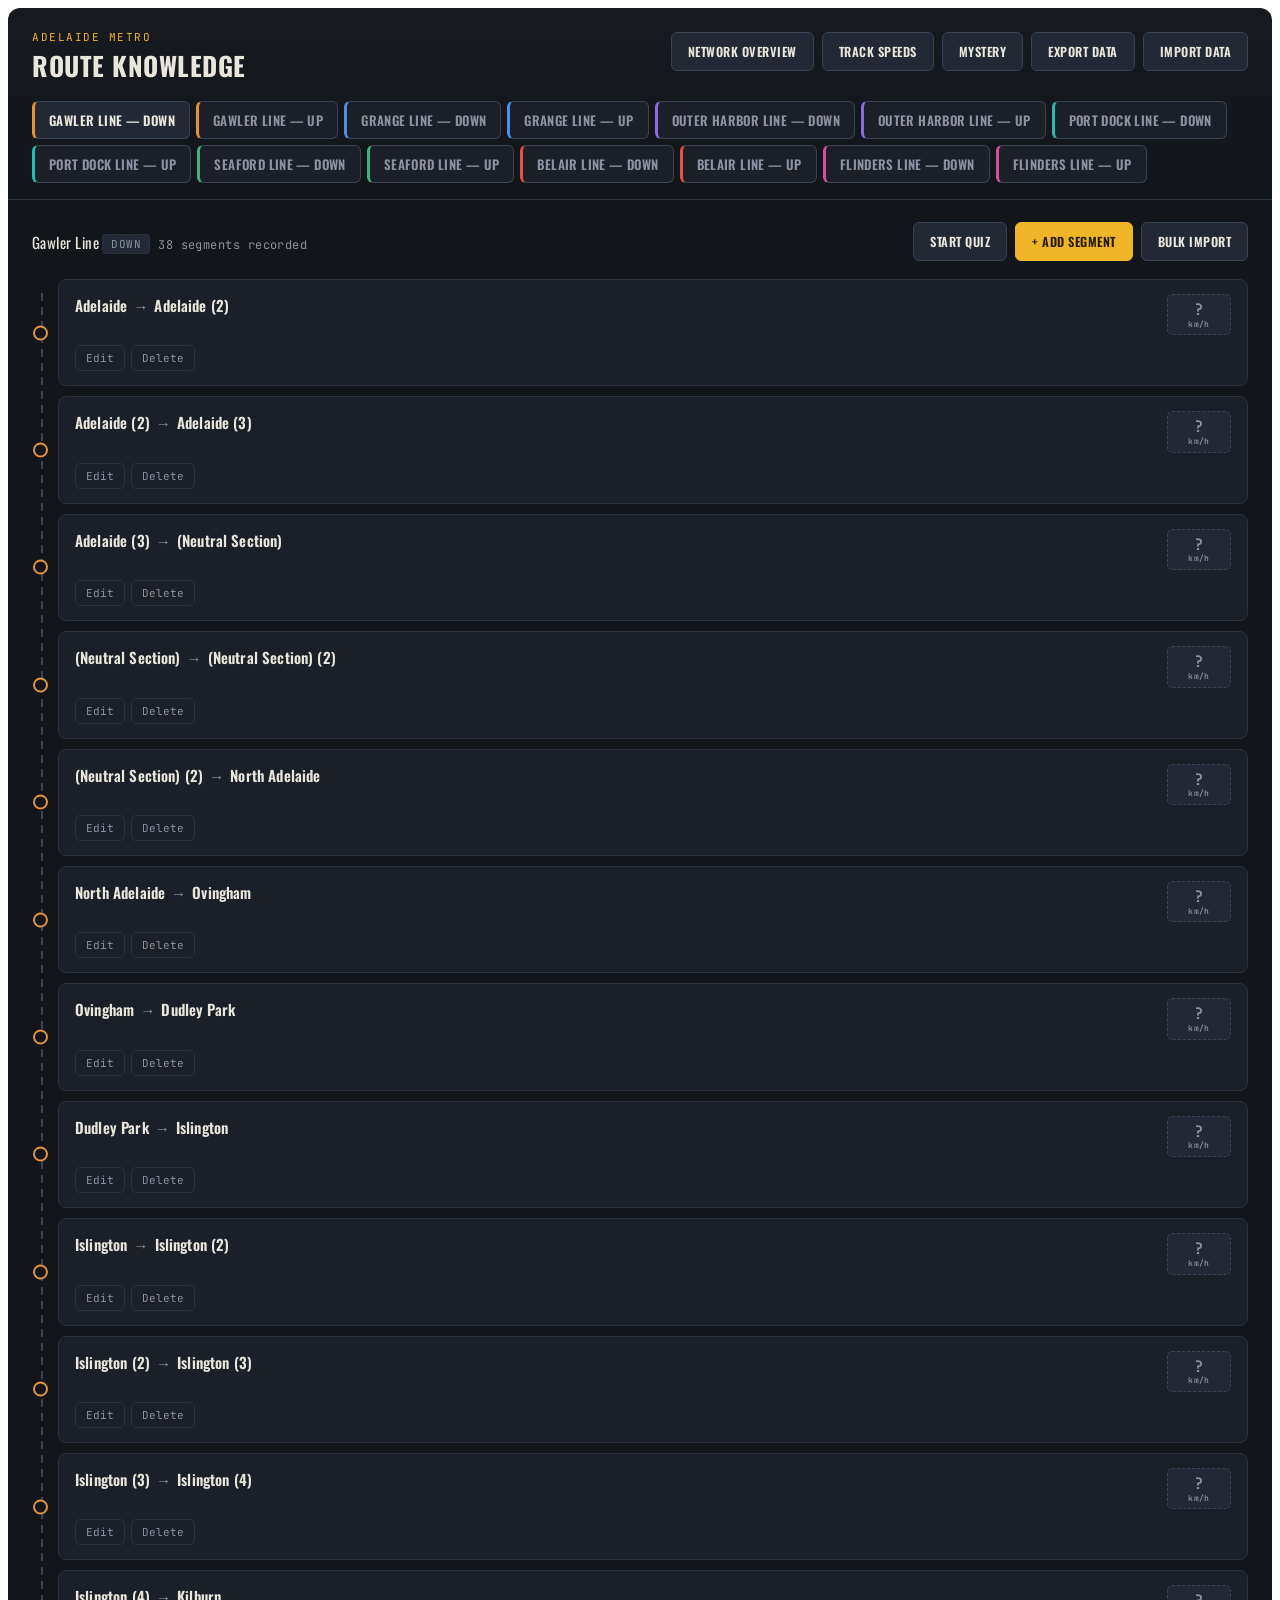
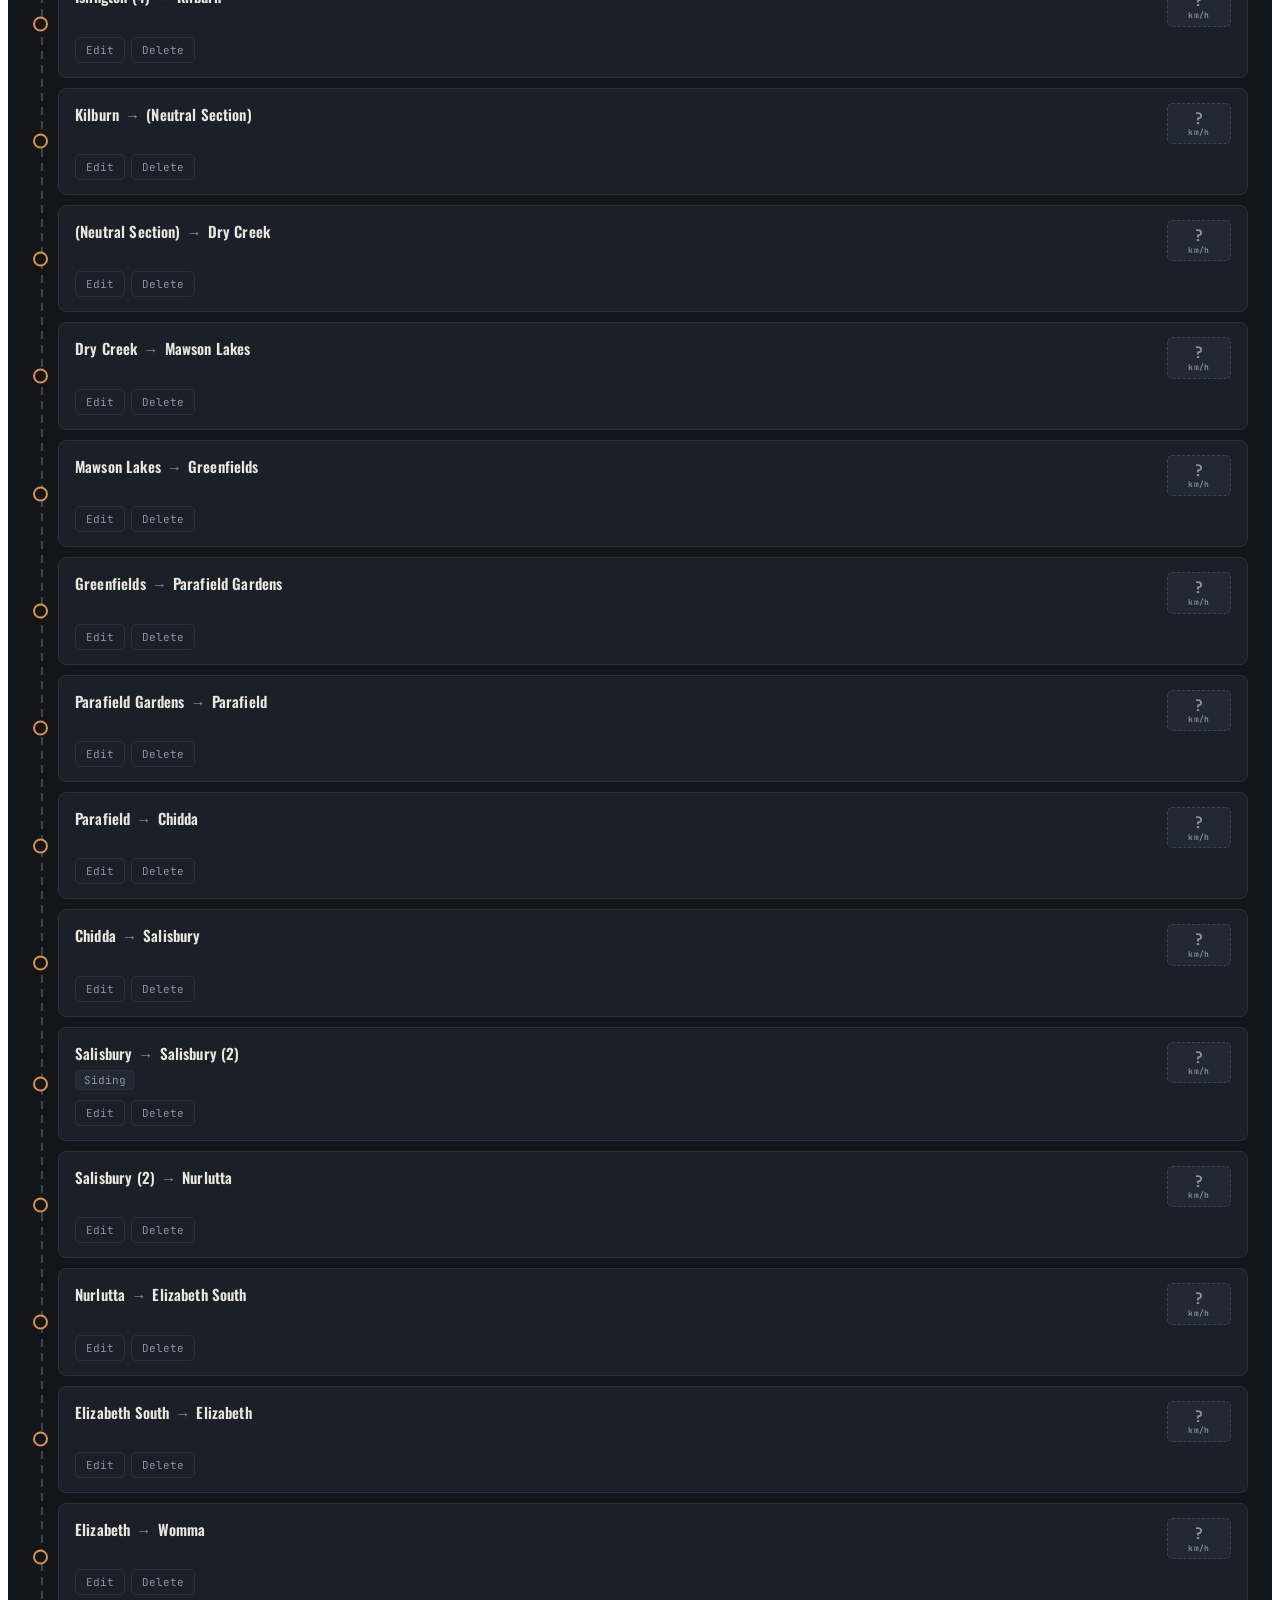
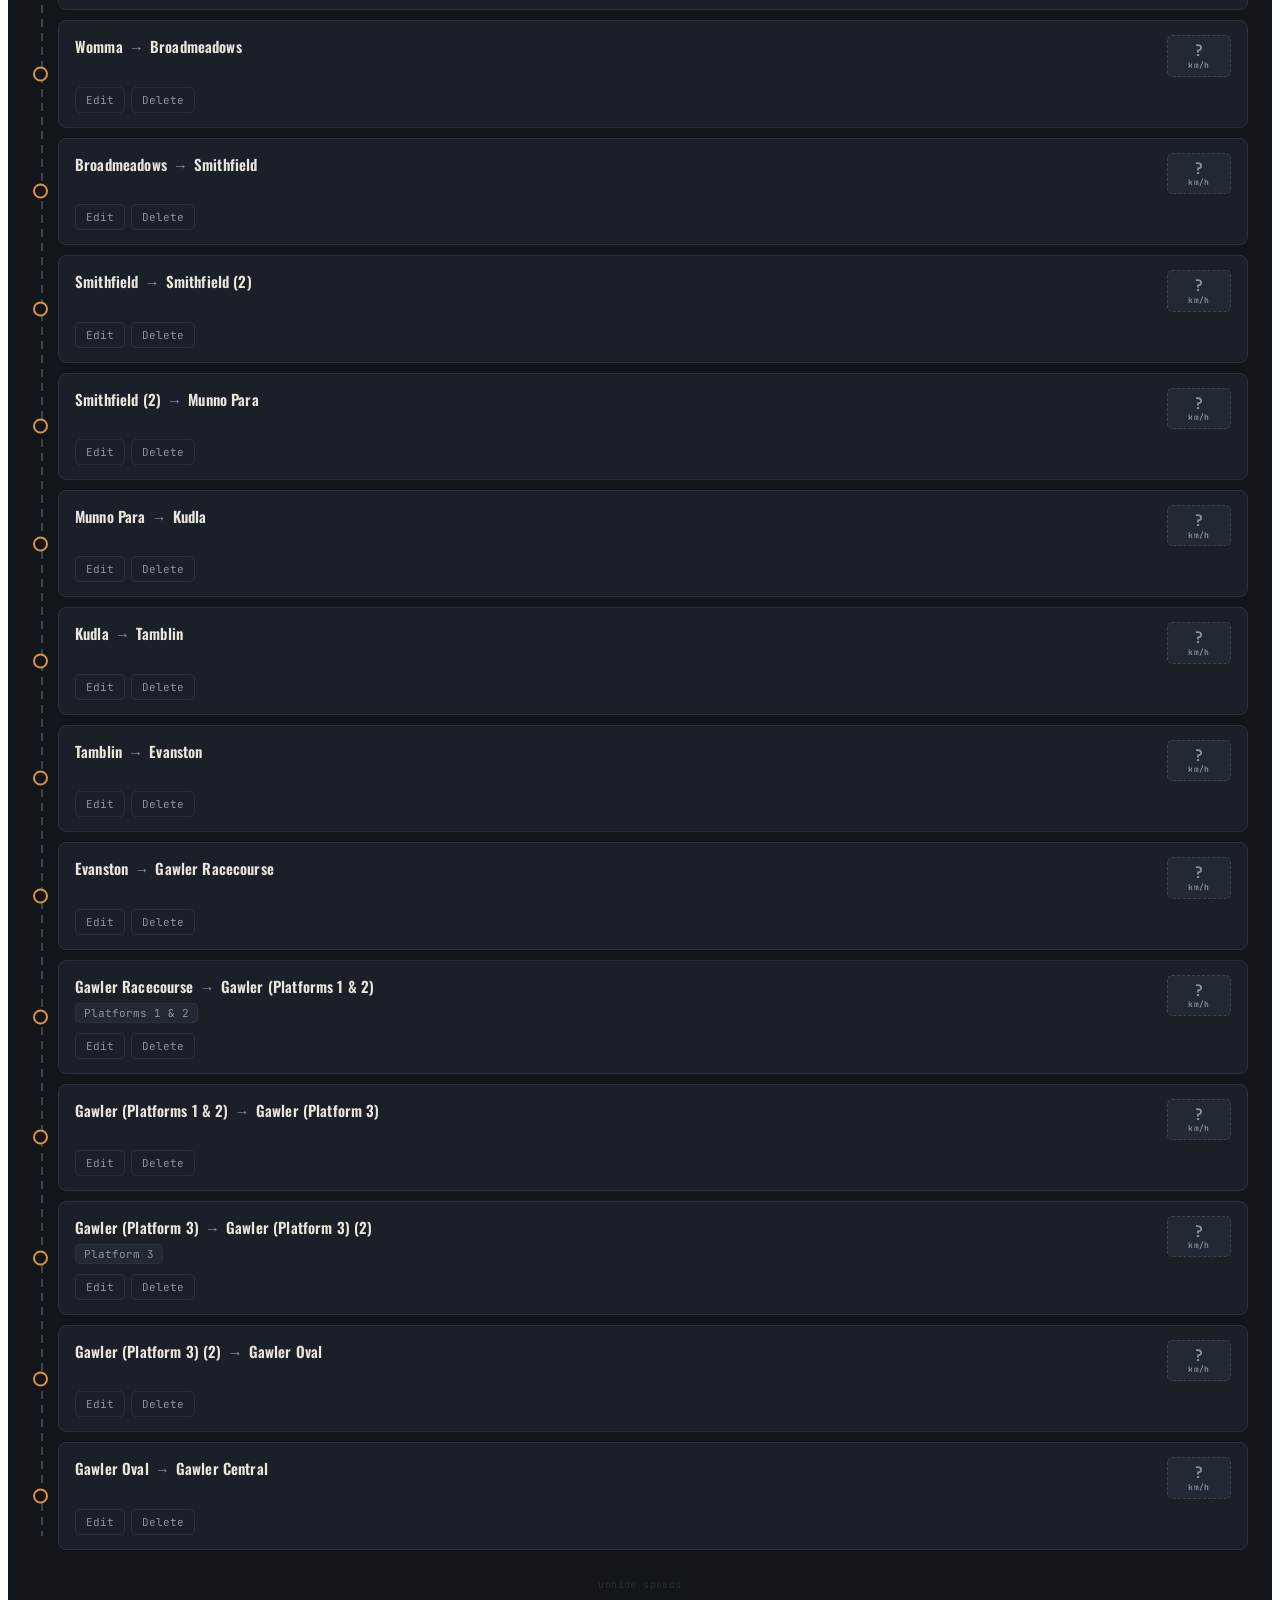
==== commit c98ac256: "Add files via upload" ====
--- a/index.html.html
+++ b/index.html.html
@@ -491,12 +491,16 @@
   <div class="rk-topbar">
     <div style="display:flex; justify-content:space-between; align-items:flex-start; gap:12px; flex-wrap:wrap;">
       <div>
-        <p class="rk-eyebrow">Adelaide Metro · Rail Operations</p>
+        <p class="rk-eyebrow">Adelaide Metro</p>
         <h1 class="rk-title">Route Knowledge</h1>
       </div>
-      <div style="display:flex; gap:8px; margin-top:2px;">
+      <div style="display:flex; gap:8px; margin-top:2px; flex-wrap:wrap;">
         <button class="rk-btn" id="rk-network-btn">Network Overview</button>
         <button class="rk-btn" id="rk-track-btn">Track Speeds</button>
+        <button class="rk-btn" id="rk-mystery-btn">Mystery</button>
+        <button class="rk-btn" id="rk-export-btn" title="Download a backup of all your data">Export Data</button>
+        <button class="rk-btn" id="rk-import-btn" title="Restore from a backup file">Import Data</button>
+        <input type="file" id="rk-import-file" accept="application/json" style="display:none;">
       </div>
     </div>
     <div class="rk-tabs" id="rk-tabs"></div>
@@ -527,6 +531,7 @@
   let quizModeType = null; // null | 'segment' | 'range'
   let quizRangeGuesses = {}; // pairKey -> array of per-box guess strings
   let quizRangeBoxChecked = {}; // pairKey -> array of booleans
+  let mysteryRound = null; // { lineId, lineLabel, fromLabel, toLabel, values: [{value,note}], guesses: [], checked: [] }
   let hideSpeeds = true;
   let showAddForm = false;
   let showImportForm = false;
@@ -537,8 +542,13 @@
   const bodyEl = document.getElementById('rk-body');
   const networkBtn = document.getElementById('rk-network-btn');
   const trackBtn = document.getElementById('rk-track-btn');
+  const mysteryBtn = document.getElementById('rk-mystery-btn');
+  const exportBtn = document.getElementById('rk-export-btn');
+  const importBtn = document.getElementById('rk-import-btn');
+  const importFileInput = document.getElementById('rk-import-file');
   let showNetwork = false;
   let showTrackSpeeds = false;
+  let showMystery = false;
   let trackSpeedsDir = 'seaford_down';
 
   const NETWORK_TREE = [
@@ -618,8 +628,56 @@
     bodyEl.appendChild(container);
   }
 
-  networkBtn.onclick = () => { showNetwork = !showNetwork; showTrackSpeeds = false; renderBody(); };
-  trackBtn.onclick = () => { showTrackSpeeds = !showTrackSpeeds; showNetwork = false; renderBody(); };
+  networkBtn.onclick = () => { showNetwork = !showNetwork; showTrackSpeeds = false; showMystery = false; renderBody(); };
+  trackBtn.onclick = () => { showTrackSpeeds = !showTrackSpeeds; showNetwork = false; showMystery = false; renderBody(); };
+  mysteryBtn.onclick = () => { showMystery = !showMystery; showNetwork = false; showTrackSpeeds = false; mysteryRound = null; renderBody(); };
+
+  async function exportAllData(){
+    const data = {};
+    for(const line of LINES){
+      const segs = await loadSegments(line.id);
+      data[line.id] = segs;
+    }
+    const payload = {
+      exportedAt: new Date().toISOString(),
+      tool: 'Adelaide Metro Route Knowledge',
+      data: data,
+    };
+    const blob = new Blob([JSON.stringify(payload, null, 2)], { type: 'application/json' });
+    const url = URL.createObjectURL(blob);
+    const a = document.createElement('a');
+    a.href = url;
+    a.download = 'route-knowledge-backup-' + new Date().toISOString().slice(0,10) + '.json';
+    document.body.appendChild(a);
+    a.click();
+    document.body.removeChild(a);
+    URL.revokeObjectURL(url);
+  }
+  exportBtn.onclick = exportAllData;
+
+  importBtn.onclick = () => { importFileInput.click(); };
+  importFileInput.addEventListener('change', async (e) => {
+    const file = e.target.files[0];
+    if(!file) return;
+    try{
+      const text = await file.text();
+      const parsed = JSON.parse(text);
+      const data = parsed.data || parsed; // support raw {lineId: segs} too
+      const validIds = new Set(LINES.map(l => l.id));
+      let importedCount = 0;
+      for(const [lineId, segs] of Object.entries(data)){
+        if(validIds.has(lineId) && Array.isArray(segs)){
+          await saveSegments(lineId, segs);
+          importedCount++;
+        }
+      }
+      alert('Imported data for ' + importedCount + ' line' + (importedCount===1?'':'s') + '.');
+      renderBody();
+    }catch(err){
+      alert('Could not read that file. Make sure it\'s a backup exported from this tool.');
+    }
+    importFileInput.value = '';
+  });
 
   // Raw kilometrage data transcribed directly from the official Seaford Down/Up addenda screenshots.
   // km: null means no kilometrage was given in the source document for that row.
@@ -1352,7 +1410,7 @@
       'Gawler Racecourse, Gawler (Platforms 1 & 2), 30, Platforms 1 & 2',
       'Gawler (Platforms 1 & 2), Gawler (Platform 3), 30',
       'Gawler (Platform 3), Gawler (Platform 3) (2), 20, Platform 3',
-      'Gawler (Platform 3) (2), Gawler Oval, 50, Platform 3',
+      'Gawler (Platform 3) (2), Gawler Oval, 50',
       'Gawler Oval, Gawler Central, 50',
     ].join('\n'),
     gawler_up: [
@@ -1671,7 +1729,7 @@
   const SEED_VERSION = {
     seaford_down: 'card-v1',
     seaford_up: 'card-v1',
-    gawler_down: 'card-v3',
+    gawler_down: 'card-v4',
     gawler_up: 'card-v2',
     grange_down: 'card-v1',
     grange_up: 'card-v1',
@@ -1744,7 +1802,7 @@
       btn.className = 'rk-tab' + (line.id === activeLine ? ' active' : '');
       btn.style.setProperty('--line-hue', line.hue);
       btn.textContent = line.name + (line.direction ? ' \u2014 ' + line.direction : '');
-      btn.onclick = () => { exitQuiz(); activeLine = line.id; showAddForm = false; showImportForm = false; showTrackSpeeds = false; renderTabs(); renderBody(); };
+      btn.onclick = () => { exitQuiz(); activeLine = line.id; showAddForm = false; showImportForm = false; showTrackSpeeds = false; showMystery = false; renderTabs(); renderBody(); };
       tabsEl.appendChild(btn);
     });
   }
@@ -1758,7 +1816,8 @@
   async function renderBody(){
     networkBtn.textContent = showNetwork ? 'Back to Lines' : 'Network Overview';
     trackBtn.textContent = showTrackSpeeds ? 'Back to Lines' : 'Track Speeds';
-    tabsEl.style.display = (showNetwork || showTrackSpeeds) ? 'none' : '';
+    mysteryBtn.textContent = showMystery ? 'Back to Lines' : 'Mystery';
+    tabsEl.style.display = (showNetwork || showTrackSpeeds || showMystery) ? 'none' : '';
 
     if(showNetwork){
       bodyEl.innerHTML = '';
@@ -1768,6 +1827,11 @@
     if(showTrackSpeeds){
       bodyEl.innerHTML = '';
       renderTrackSpeeds();
+      return;
+    }
+    if(showMystery){
+      bodyEl.innerHTML = '';
+      await renderMystery();
       return;
     }
 
@@ -2225,6 +2289,195 @@
     return pairs;
   }
 
+  function computeFullSequence(segs){
+    if(!segs.length) return { points: [], collapsed: [] };
+    const points = [segs[0].from];
+    segs.forEach(s => points.push(s.to));
+    const collapsed = []; // { value, note, fromIdx, toIdx }
+    segs.forEach((s, i) => {
+      const sp = s.speed;
+      const note = s.note || null;
+      if(collapsed.length === 0 || collapsed[collapsed.length-1].value !== sp){
+        collapsed.push({ value: sp, note: note, fromIdx: i, toIdx: i+1 });
+      } else {
+        collapsed[collapsed.length-1].toIdx = i+1;
+        if(note && !collapsed[collapsed.length-1].note) collapsed[collapsed.length-1].note = note;
+      }
+    });
+    return { points, collapsed };
+  }
+
+  function nearestNamedBefore(points, idx){
+    for(let i = idx; i >= 0; i--){
+      if(isNamedStation(points[i])) return points[i];
+    }
+    return points[0];
+  }
+  function nearestNamedAfter(points, idx){
+    for(let i = idx; i < points.length; i++){
+      if(isNamedStation(points[i])) return points[i];
+    }
+    return points[points.length - 1];
+  }
+
+  async function pickMysteryRound(){
+    const candidates = [];
+    for(const line of LINES){
+      const segs = await loadSegments(line.id);
+      if(segs.length > 0) candidates.push({ line, segs });
+    }
+    if(candidates.length === 0) return null;
+
+    for(let attempt = 0; attempt < 30; attempt++){
+      const pick = candidates[Math.floor(Math.random() * candidates.length)];
+      const { points, collapsed } = computeFullSequence(pick.segs);
+      if(collapsed.length < 3) continue;
+      const maxLen = Math.min(10, collapsed.length);
+      const sliceLen = 3 + Math.floor(Math.random() * (maxLen - 2));
+      const startIdx = Math.floor(Math.random() * (collapsed.length - sliceLen + 1));
+      const slice = collapsed.slice(startIdx, startIdx + sliceLen);
+      const fromLabel = nearestNamedBefore(points, slice[0].fromIdx);
+      const toLabel = nearestNamedAfter(points, slice[slice.length-1].toIdx);
+      return {
+        lineId: pick.line.id,
+        lineLabel: pick.line.name + (pick.line.direction ? ' \u2014 ' + pick.line.direction : ''),
+        fromLabel, toLabel,
+        values: slice.map(s => ({ value: s.value, note: s.note })),
+        guesses: new Array(slice.length).fill(''),
+        checked: new Array(slice.length).fill(false),
+      };
+    }
+    return null;
+  }
+
+  async function renderMystery(){
+    const wrap = document.createElement('div');
+    wrap.className = 'rk-net-tree'; // reuse fade-in animation
+
+    if(!mysteryRound){
+      const empty = document.createElement('div');
+      empty.className = 'rk-empty';
+      empty.innerHTML = '<div class="big">Mystery Mode</div>' +
+        'Pulls a random stretch of 3\u201310 speed changes from a random line you\u2019ve loaded. No hints about which line or section until it\u2019s on screen.';
+      wrap.appendChild(empty);
+      const startBtn = document.createElement('button');
+      startBtn.className = 'rk-btn primary';
+      startBtn.style.cssText = 'display:block; margin:16px auto 0;';
+      startBtn.textContent = 'Start Mystery Round';
+      startBtn.onclick = async () => {
+        mysteryRound = await pickMysteryRound();
+        if(!mysteryRound){
+          alert('Not enough data loaded yet \u2014 add some segments to a line first.');
+        }
+        renderBody();
+      };
+      wrap.appendChild(startBtn);
+      bodyEl.appendChild(wrap);
+      return;
+    }
+
+    const round = mysteryRound;
+    const checkedCount = round.checked.filter(Boolean).length;
+    const correctCount = round.checked.reduce((acc, c, i) => {
+      if(!c) return acc;
+      const g = round.guesses[i];
+      return acc + (g !== '' && g !== undefined && Number(g) === Number(round.values[i].value) ? 1 : 0);
+    }, 0);
+
+    const bar = document.createElement('div');
+    bar.className = 'rk-quizbar';
+    bar.innerHTML = '<span>' + round.lineLabel + '</span><span>Checked ' + checkedCount + ' / ' + round.values.length + '</span>';
+    wrap.appendChild(bar);
+
+    const card = document.createElement('div');
+    card.className = 'rk-seg';
+    const top = document.createElement('div');
+    top.className = 'rk-seg-top';
+    const left = document.createElement('div');
+    left.style.flex = '1';
+    const stations = document.createElement('div');
+    stations.className = 'rk-stations';
+    stations.innerHTML = escapeHtml(round.fromLabel) + '<span class="arrow">\u2192</span>' + escapeHtml(round.toLabel);
+    left.appendChild(stations);
+    const hint = document.createElement('div');
+    hint.className = 'rk-tags';
+    hint.appendChild(makeTag(round.values.length + ' speed changes in this stretch'));
+    left.appendChild(hint);
+    top.appendChild(left);
+    card.appendChild(top);
+
+    const boxCol = document.createElement('div');
+    boxCol.style.cssText = 'display:flex; flex-direction:column; gap:6px; margin-top:10px; max-width:260px;';
+
+    round.values.forEach((v, i) => {
+      const row = document.createElement('div');
+      row.style.cssText = 'display:flex; align-items:center; gap:8px;';
+      if(!round.checked[i]){
+        const input = document.createElement('input');
+        input.className = 'rk-input';
+        input.type = 'number';
+        input.style.width = '140px';
+        input.placeholder = 'speed ' + (i+1);
+        input.value = round.guesses[i] || '';
+        input.addEventListener('input', () => { round.guesses[i] = input.value; });
+        input.addEventListener('blur', () => {
+          if(input.value.trim() !== ''){
+            round.checked[i] = true;
+            renderBody();
+          }
+        });
+        input.addEventListener('keydown', e => { if(e.key === 'Enter'){ e.preventDefault(); input.blur(); } });
+        row.appendChild(input);
+      } else {
+        const guess = round.guesses[i];
+        const correct = guess !== '' && guess !== undefined && Number(guess) === Number(v.value);
+        const chip = document.createElement('div');
+        chip.className = 'rk-board';
+        chip.style.width = '140px';
+        chip.style.cursor = 'pointer';
+        chip.title = 'Click to try this one again';
+        chip.style.background = correct ? 'var(--green)' : 'var(--red)';
+        chip.style.color = '#0d1410';
+        chip.innerHTML = correct
+          ? v.value + '<span class="u">km/h</span>'
+          : (guess || '\u2014') + ' <span class="u">(was ' + v.value + ')</span>';
+        chip.onclick = () => { round.checked[i] = false; renderBody(); };
+        row.appendChild(chip);
+      }
+      if(v.note){
+        const noteLabel = document.createElement('span');
+        noteLabel.style.cssText = 'font-family:\'JetBrains Mono\',monospace; font-size:11px; color:var(--yellow); white-space:nowrap;';
+        noteLabel.textContent = v.note;
+        row.appendChild(noteLabel);
+      }
+      boxCol.appendChild(row);
+    });
+
+    card.appendChild(boxCol);
+    wrap.appendChild(card);
+
+    const actions = document.createElement('div');
+    actions.style.cssText = 'display:flex; gap:10px; margin-top:16px;';
+    const newBtn = document.createElement('button');
+    newBtn.className = 'rk-btn primary';
+    newBtn.textContent = 'New Mystery Round';
+    newBtn.onclick = async () => {
+      mysteryRound = await pickMysteryRound();
+      renderBody();
+    };
+    actions.appendChild(newBtn);
+    wrap.appendChild(actions);
+
+    bodyEl.appendChild(wrap);
+
+    if(checkedCount < round.values.length){
+      setTimeout(() => {
+        const firstInput = bodyEl.querySelector('.rk-input');
+        if(firstInput) firstInput.focus();
+      }, 30);
+    }
+  }
+
   function renderQuizRange(segs, line){
     const pairs = computeRangePairs(segs);
     if(pairs.length === 0){
